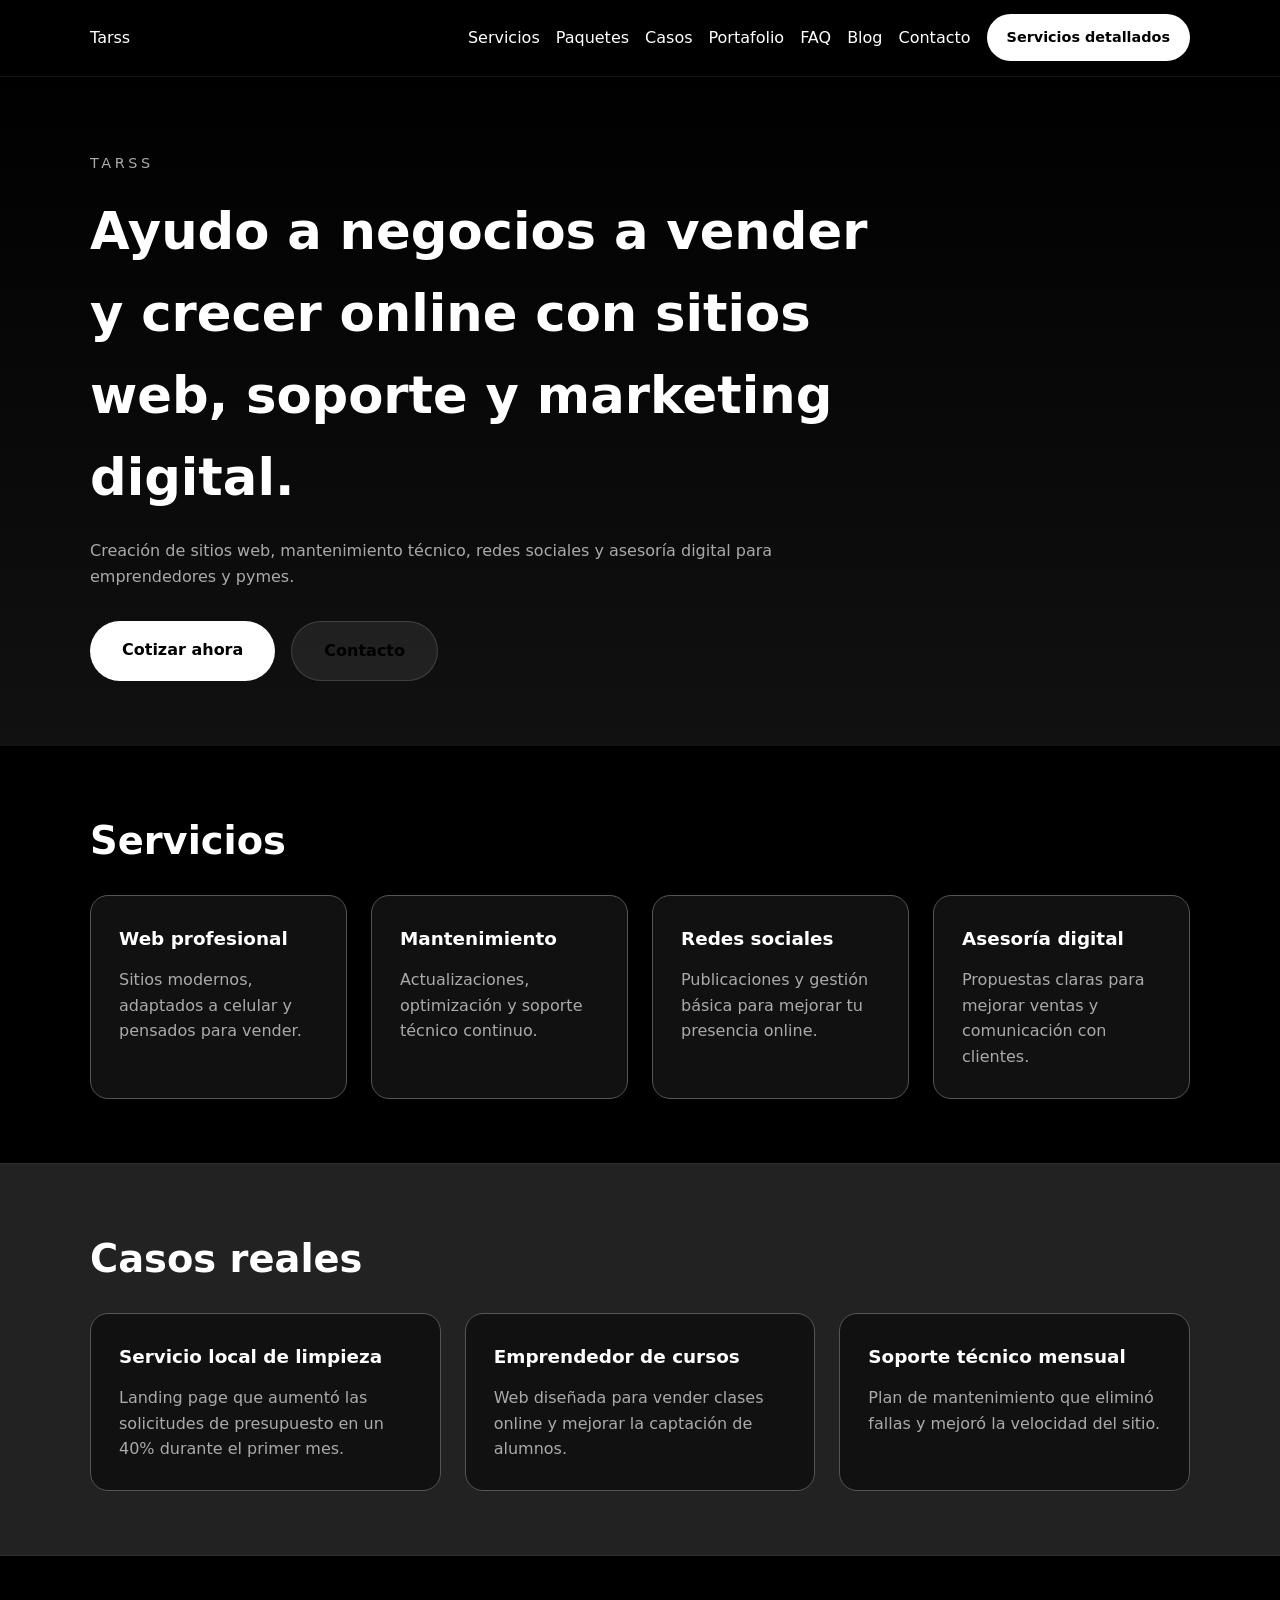
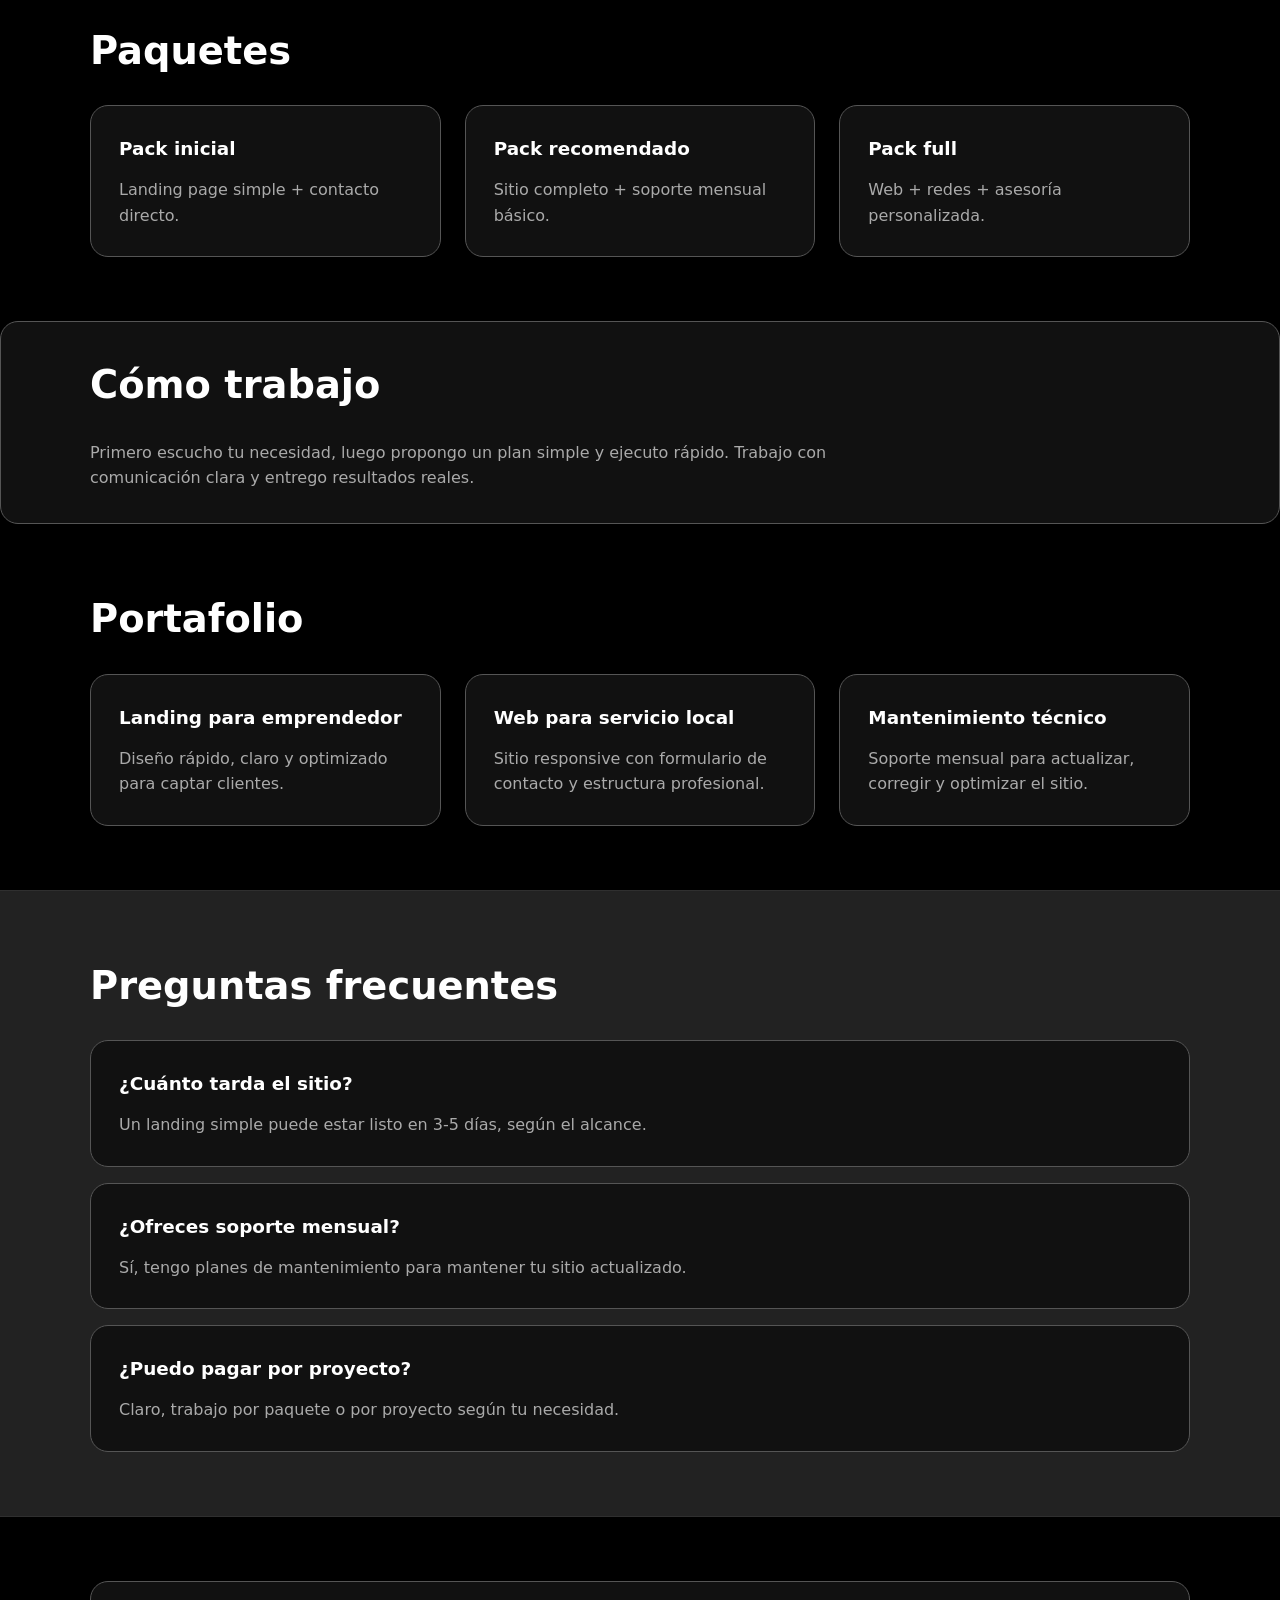
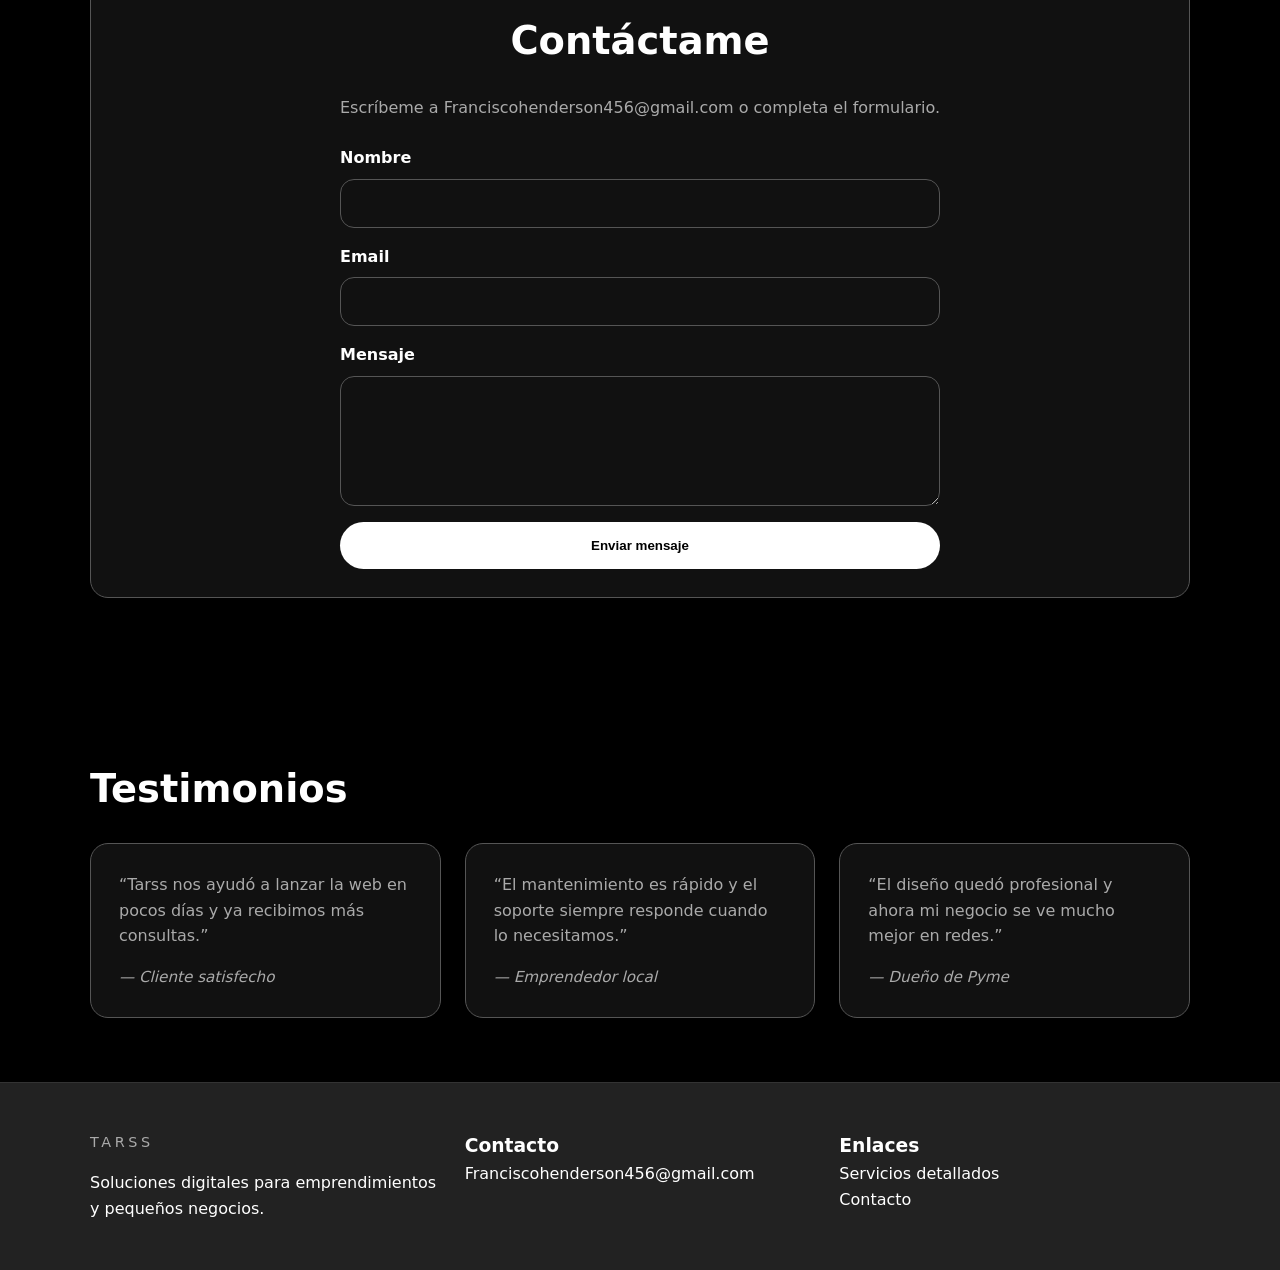
==== index.html @ 86c52f94 "Add files via upload" ====
<!DOCTYPE html>
<html lang="es">
<head>
  <meta charset="UTF-8" />
  <meta name="viewport" content="width=device-width, initial-scale=1.0" />
  <title>Tarss | Soluciones Digitales</title>
  <link rel="stylesheet" href="styles.css" />
</head>
<body>
  <nav class="topbar">
    <div class="container nav-container">
      <a class="brand" href="index.html">Tarss</a>
      <button class="nav-toggle" type="button" aria-label="Abrir menú"><span></span></button>
      <div class="nav-links">
        <a href="index.html#servicios">Servicios</a>
        <a href="index.html#paquetes">Paquetes</a>
        <a href="index.html#casos">Casos</a>
        <a href="index.html#portfolio">Portafolio</a>
        <a href="index.html#faq">FAQ</a>
        <a href="blog.html">Blog</a>
        <a href="contacto.html">Contacto</a>
        <a class="button button-small" href="servicios.html">Servicios detallados</a>
      </div>
    </div>
  </nav>

  <header id="inicio" class="hero">
    <div class="container">
      <p class="eyebrow">Tarss</p>
      <h1>Ayudo a negocios a vender y crecer online con sitios web, soporte y marketing digital.</h1>
      <p class="hero-text">Creación de sitios web, mantenimiento técnico, redes sociales y asesoría digital para emprendedores y pymes.</p>
      <div class="hero-actions">
        <a class="button" href="mailto:Franciscohenderson456@gmail.com">Cotizar ahora</a>
        <a class="button button-alt" href="contacto.html">Contacto</a>
      </div>
    </div>
  </header>

  <main>
    <section id="servicios" class="section container">
      <h2>Servicios</h2>
      <div class="grid">
        <article class="card">
          <h3>Web profesional</h3>
          <p>Sitios modernos, adaptados a celular y pensados para vender.</p>
        </article>
        <article class="card">
          <h3>Mantenimiento</h3>
          <p>Actualizaciones, optimización y soporte técnico continuo.</p>
        </article>
        <article class="card">
          <h3>Redes sociales</h3>
          <p>Publicaciones y gestión básica para mejorar tu presencia online.</p>
        </article>
        <article class="card">
          <h3>Asesoría digital</h3>
          <p>Propuestas claras para mejorar ventas y comunicación con clientes.</p>
        </article>
      </div>
    </section>

    <section id="casos" class="section dark-section">
      <div class="container">
        <h2>Casos reales</h2>
        <div class="grid">
          <article class="case-card">
            <h3>Servicio local de limpieza</h3>
            <p>Landing page que aumentó las solicitudes de presupuesto en un 40% durante el primer mes.</p>
          </article>
          <article class="case-card">
            <h3>Emprendedor de cursos</h3>
            <p>Web diseñada para vender clases online y mejorar la captación de alumnos.</p>
          </article>
          <article class="case-card">
            <h3>Soporte técnico mensual</h3>
            <p>Plan de mantenimiento que eliminó fallas y mejoró la velocidad del sitio.</p>
          </article>
        </div>
      </div>
    </section>

    <section id="paquetes" class="section container">
      <h2>Paquetes</h2>
      <div class="grid">
        <article class="card">
          <h3>Pack inicial</h3>
          <p>Landing page simple + contacto directo.</p>
        </article>
        <article class="card">
          <h3>Pack recomendado</h3>
          <p>Sitio completo + soporte mensual básico.</p>
        </article>
        <article class="card">
          <h3>Pack full</h3>
          <p>Web + redes + asesoría personalizada.</p>
        </article>
      </div>
    </section>

    <section class="section how-section">
      <div class="container">
        <h2>Cómo trabajo</h2>
        <p class="how-text">Primero escucho tu necesidad, luego propongo un plan simple y ejecuto rápido. Trabajo con comunicación clara y entrego resultados reales.</p>
      </div>
    </section>

    <section id="portfolio" class="section container">
      <h2>Portafolio</h2>
      <div class="grid">
        <article class="card">
          <h3>Landing para emprendedor</h3>
          <p>Diseño rápido, claro y optimizado para captar clientes.</p>
        </article>
        <article class="card">
          <h3>Web para servicio local</h3>
          <p>Sitio responsive con formulario de contacto y estructura profesional.</p>
        </article>
        <article class="card">
          <h3>Mantenimiento técnico</h3>
          <p>Soporte mensual para actualizar, corregir y optimizar el sitio.</p>
        </article>
      </div>
    </section>

    <section id="faq" class="section dark-section">
      <div class="container">
        <h2>Preguntas frecuentes</h2>
        <div class="faq-list">
          <article class="card">
            <h3>¿Cuánto tarda el sitio?</h3>
            <p>Un landing simple puede estar listo en 3-5 días, según el alcance.</p>
          </article>
          <article class="card">
            <h3>¿Ofreces soporte mensual?</h3>
            <p>Sí, tengo planes de mantenimiento para mantener tu sitio actualizado.</p>
          </article>
          <article class="card">
            <h3>¿Puedo pagar por proyecto?</h3>
            <p>Claro, trabajo por paquete o por proyecto según tu necesidad.</p>
          </article>
        </div>
      </div>
    </section>

    <section id="contacto" class="section cta-section">
      <div class="container cta-box">
        <h2>Contáctame</h2>
        <p>Escríbeme a <a href="mailto:Franciscohenderson456@gmail.com">Franciscohenderson456@gmail.com</a> o completa el formulario.</p>
        <form action="https://formspree.io/f/your-form-id" method="POST" class="contact-form">
          <label>
            Nombre
            <input type="text" name="name" required />
          </label>
          <label>
            Email
            <input type="email" name="email" required />
          </label>
          <label>
            Mensaje
            <textarea name="message" rows="4" required></textarea>
          </label>
          <button class="button" type="submit">Enviar mensaje</button>
        </form>
      </div>
    </section>

    <section id="testimonios" class="section container">
      <h2>Testimonios</h2>
      <div class="grid">
        <article class="card">
          <p>“Tarss nos ayudó a lanzar la web en pocos días y ya recibimos más consultas.”</p>
          <p class="testimonial-author">— Cliente satisfecho</p>
        </article>
        <article class="card">
          <p>“El mantenimiento es rápido y el soporte siempre responde cuando lo necesitamos.”</p>
          <p class="testimonial-author">— Emprendedor local</p>
        </article>
        <article class="card">
          <p>“El diseño quedó profesional y ahora mi negocio se ve mucho mejor en redes.”</p>
          <p class="testimonial-author">— Dueño de Pyme</p>
        </article>
      </div>
    </section>
  </main>

  <footer class="footer">
    <div class="container footer-grid">
      <div>
        <p class="eyebrow">Tarss</p>
        <p>Soluciones digitales para emprendimientos y pequeños negocios.</p>
      </div>
      <div>
        <h3>Contacto</h3>
        <p><a href="mailto:Franciscohenderson456@gmail.com">Franciscohenderson456@gmail.com</a></p>
      </div>
      <div>
        <h3>Enlaces</h3>
        <p><a href="servicios.html">Servicios detallados</a></p>
        <p><a href="contacto.html">Contacto</a></p>
      </div>
    </div>
  </footer>

  <script src="scripts.js"></script>
</body>
</html>
---- styles.css ----
:root {
  --bg: #000000;
  --bg-alt: #222222;
  --text: #ffffff;
  --text-muted: #aaaaaa;
  --border: #555555;
  --button-bg: #ffffff;
  --button-text: #000000;
  --button-alt: rgba(255, 255, 255, 0.08);
}

* {
  box-sizing: border-box;
  margin: 0;
  padding: 0;
}

body {
  font-family: Inter, system-ui, sans-serif;
  background: var(--bg);
  color: var(--text);
  line-height: 1.6;
  padding-top: 72px;
}

a {
  color: inherit;
  text-decoration: none;
}

.container {
  width: min(1100px, calc(100% - 2rem));
  margin: 0 auto;
}

.topbar {
  position: fixed;
  inset: 0 0 auto 0;
  background: rgba(0, 0, 0, 0.92);
  border-bottom: 1px solid rgba(255, 255, 255, 0.08);
  z-index: 50;
}

.nav-container {
  display: flex;
  align-items: center;
  justify-content: space-between;
  gap: 1rem;
  padding: 0.9rem 0;
}

.nav-toggle {
  display: none;
  width: 45px;
  height: 45px;
  border: none;
  background: transparent;
  cursor: pointer;
  position: relative;
}

.nav-toggle span,
.nav-toggle span::before,
.nav-toggle span::after {
  content: "";
  display: block;
  width: 100%;
  height: 3px;
  background: var(--text);
  border-radius: 999px;
  position: absolute;
  left: 0;
  transition: transform 0.25s ease, top 0.25s ease, opacity 0.25s ease;
}

.nav-toggle span {
  top: 50%;
  transform: translateY(-50%);
}

.nav-toggle span::before {
  top: -12px;
}

.nav-toggle span::after {
  top: 12px;
}

.nav-links {
  display: flex;
  flex-wrap: wrap;
  gap: 1rem;
  align-items: center;
}

.nav-open .nav-links {
  display: flex;
}

@media (max-width: 860px) {
  .nav-toggle {
    display: block;
  }

  .nav-links {
    position: absolute;
    top: 100%;
    left: 0;
    right: 0;
    background: rgba(0, 0, 0, 0.98);
    flex-direction: column;
    align-items: stretch;
    padding: 1rem 1.25rem 1.5rem;
    border-bottom: 1px solid rgba(255, 255, 255, 0.08);
    display: none;
  }

  .nav-links a,
  .nav-links .button-small {
    width: 100%;
    text-align: left;
    padding: 0.9rem 0;
  }

  .nav-open .nav-links {
    display: flex;
  }

  .hero-actions,
  .nav-links {
    justify-content: center;
  }

  .nav-open .nav-toggle span {
    background: transparent;
  }

  .nav-open .nav-toggle span::before {
    transform: translateY(12px) rotate(45deg);
  }

  .nav-open .nav-toggle span::after {
    transform: translateY(-12px) rotate(-45deg);
  }
}

.hero {
  padding: 5rem 0 4rem;
  background: linear-gradient(180deg, #000000 0%, #111111 100%);
  border-bottom: 1px solid rgba(255, 255, 255, 0.08);
}

.hero-small {
  padding: 4rem 0 3rem;
}

.eyebrow {
  text-transform: uppercase;
  letter-spacing: 0.25em;
  color: var(--text-muted);
  margin-bottom: 1rem;
  font-size: 0.9rem;
}

.hero h1 {
  font-size: clamp(2.5rem, 4vw, 4rem);
  max-width: 800px;
  margin-bottom: 1.2rem;
}

.hero-text {
  color: var(--text-muted);
  max-width: 760px;
  margin-bottom: 2rem;
}

.hero-actions {
  display: flex;
  flex-wrap: wrap;
  gap: 1rem;
}

.button,
.button-small {
  display: inline-block;
  padding: 1rem 2rem;
  background: var(--button-bg);
  color: var(--button-text);
  font-weight: 700;
  border-radius: 999px;
  transition: transform 0.2s ease, opacity 0.2s ease;
  border: none;
  cursor: pointer;
}

.button-small {
  padding: 0.75rem 1.25rem;
  font-size: 0.9rem;
}

.button:hover,
.button-small:hover {
  transform: translateY(-2px);
  opacity: 0.9;
}

.button-alt {
  background: var(--button-alt);
  border: 1px solid rgba(255, 255, 255, 0.14);
}

.section {
  padding: 4rem 0;
}

.dark-section {
  background: var(--bg-alt);
  border-top: 1px solid rgba(255, 255, 255, 0.06);
  border-bottom: 1px solid rgba(255, 255, 255, 0.06);
}

.section h2 {
  font-size: clamp(2rem, 3vw, 2.75rem);
  margin-bottom: 1.5rem;
}

.grid {
  display: grid;
  gap: 1.5rem;
  grid-template-columns: repeat(auto-fit, minmax(240px, 1fr));
}

.card,
.feature,
.case-card,
.cta-box {
  background: #111111;
  border: 1px solid var(--border);
  border-radius: 18px;
  padding: 1.75rem;
}

.card h3,
.feature h3,
.case-card h3 {
  margin-bottom: 0.85rem;
  font-size: 1.15rem;
}

.card p,
.feature p,
.case-card p {
  color: var(--text-muted);
}

.how-section {
  background: #111111;
  border: 1px solid var(--border);
  border-radius: 18px;
  padding: 2rem;
}

.how-text {
  color: var(--text-muted);
  max-width: 800px;
}

.cta-section {
  padding: 4rem 0 6rem;
}

.cta-box {
  text-align: center;
}

.cta-box p {
  color: var(--text-muted);
  margin-bottom: 1.5rem;
}

.contact-form {
  display: grid;
  gap: 1rem;
  max-width: 600px;
  margin: 0 auto;
  text-align: left;
}

label {
  display: grid;
  gap: 0.5rem;
  color: var(--text);
  font-weight: 600;
}

input,
textarea {
  width: 100%;
  padding: 1rem;
  border-radius: 14px;
  border: 1px solid var(--border);
  background: #111111;
  color: var(--text);
}

textarea {
  resize: vertical;
  min-height: 130px;
}

input:focus,
textarea:focus {
  outline: 1px solid #ffffff;
}

.testimonial-author {
  margin-top: 1rem;
  color: var(--text-muted);
  font-size: 0.95rem;
  font-style: italic;
}

.footer {
  padding: 3rem 0;
  border-top: 1px solid rgba(255, 255, 255, 0.08);
  background: var(--bg-alt);
}

.footer-grid {
  display: grid;
  gap: 1.5rem;
  grid-template-columns: repeat(auto-fit, minmax(220px, 1fr));
}

.footer a {
  color: var(--text);
}

.faq-list {
  display: grid;
  gap: 1rem;
}

#portfolio .card {
  min-height: 150px;
}

#faq .card {
  background: #111111;
  border: 1px solid var(--border);
}

@media (max-width: 860px) {
  .nav-container {
    flex-direction: column;
    align-items: stretch;
  }

  .hero-actions,
  .nav-links {
    justify-content: center;
  }
}
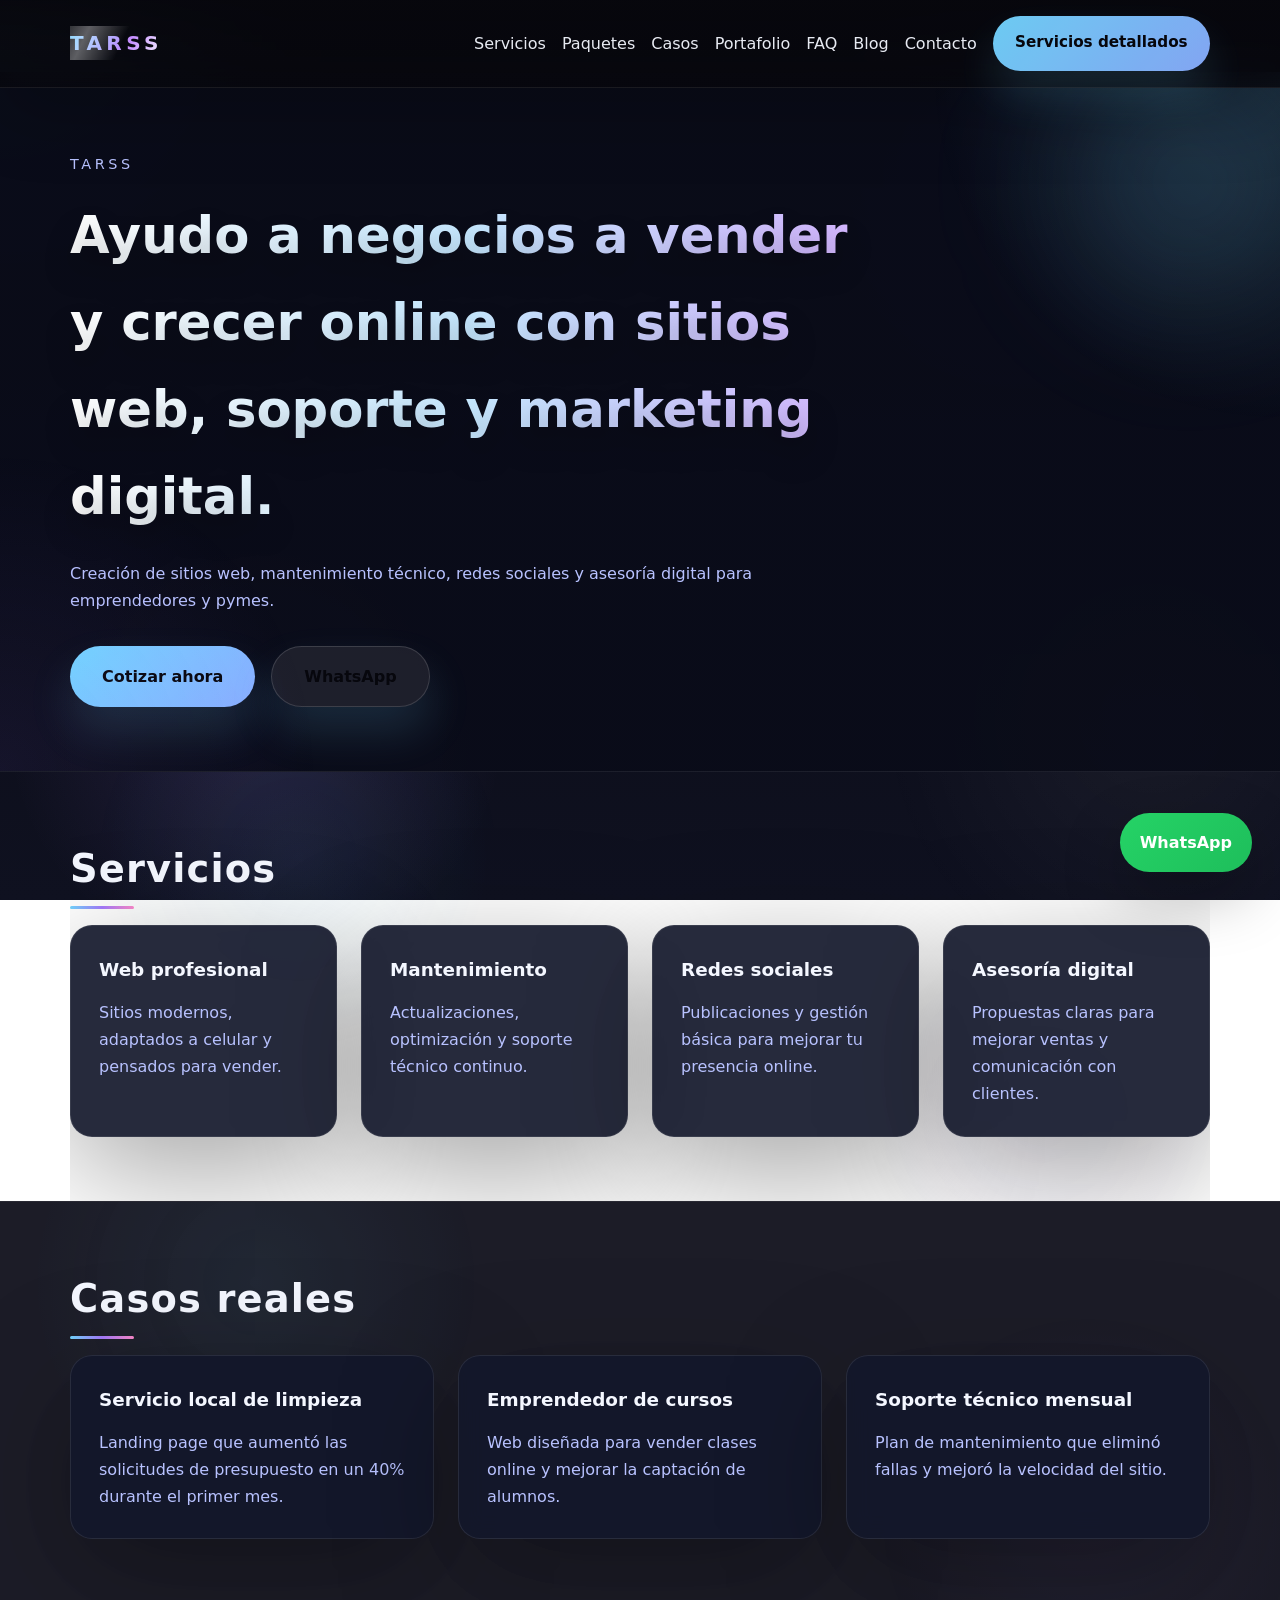
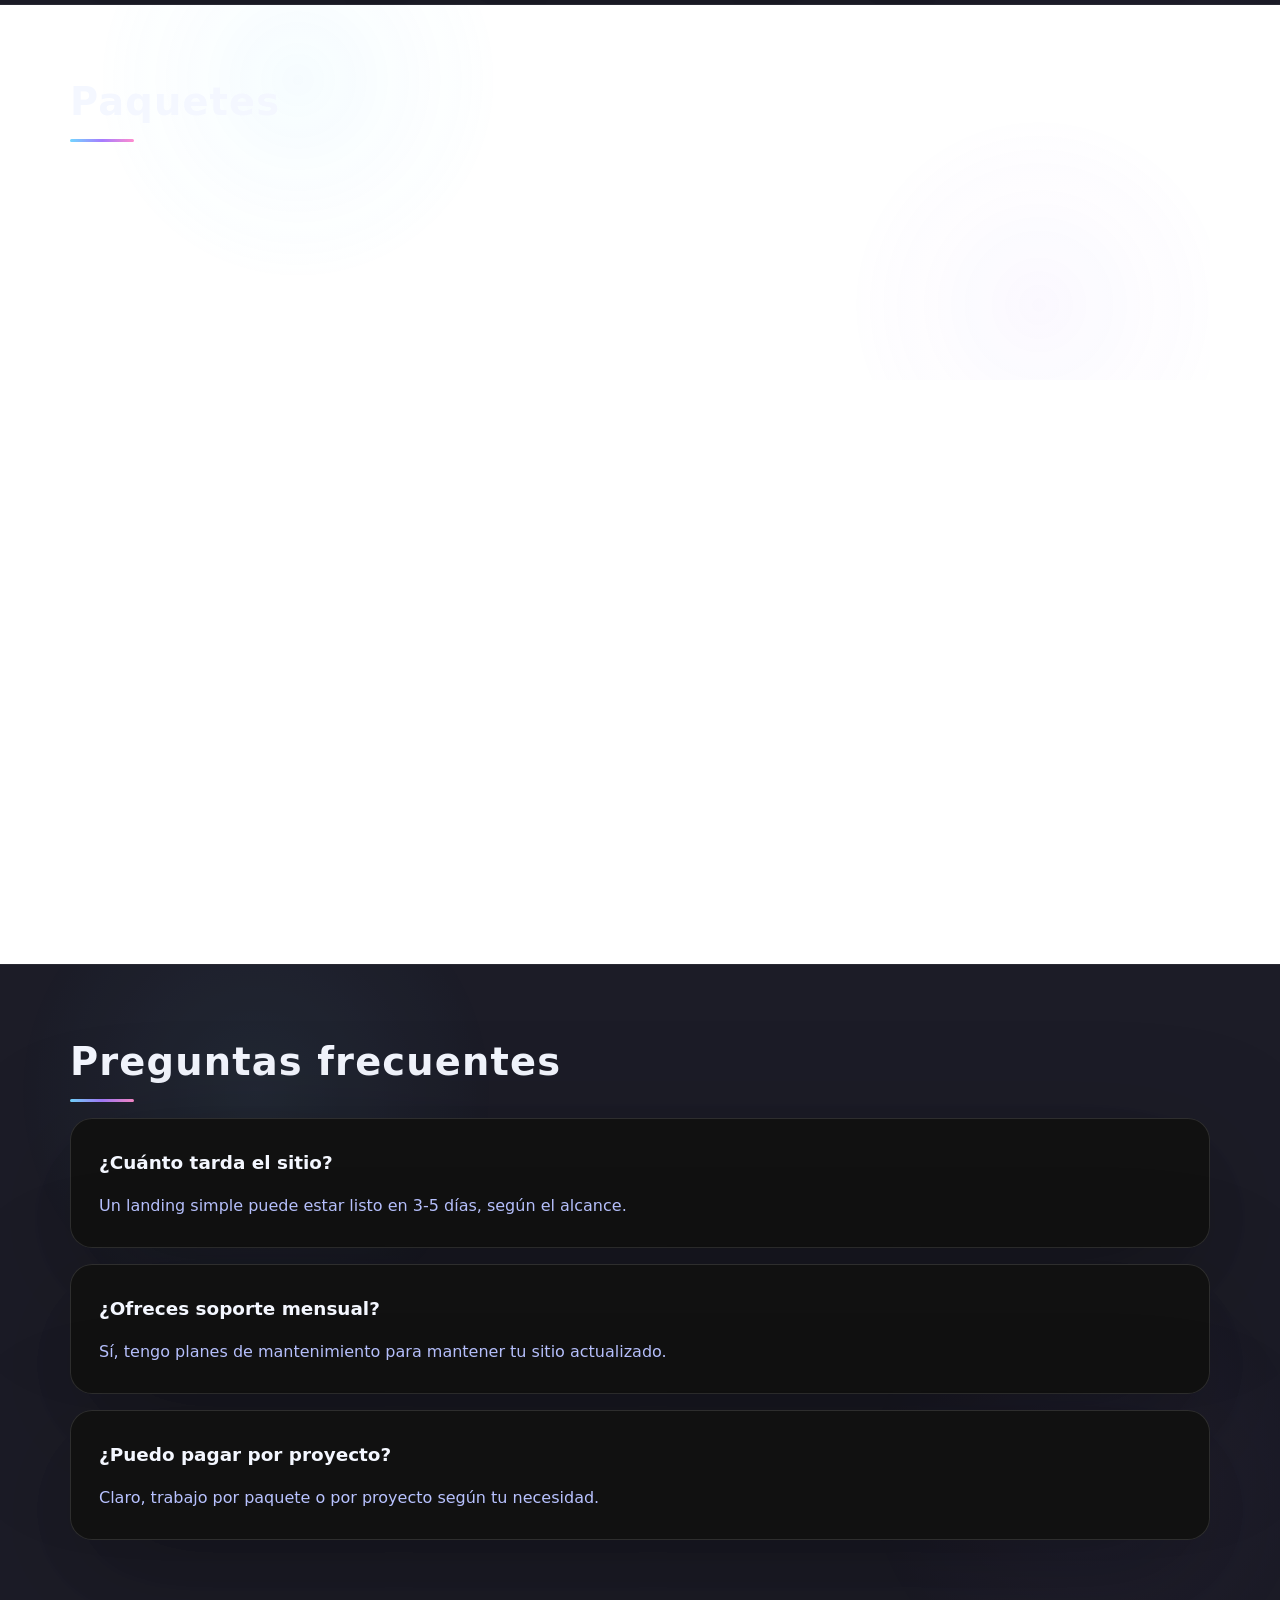
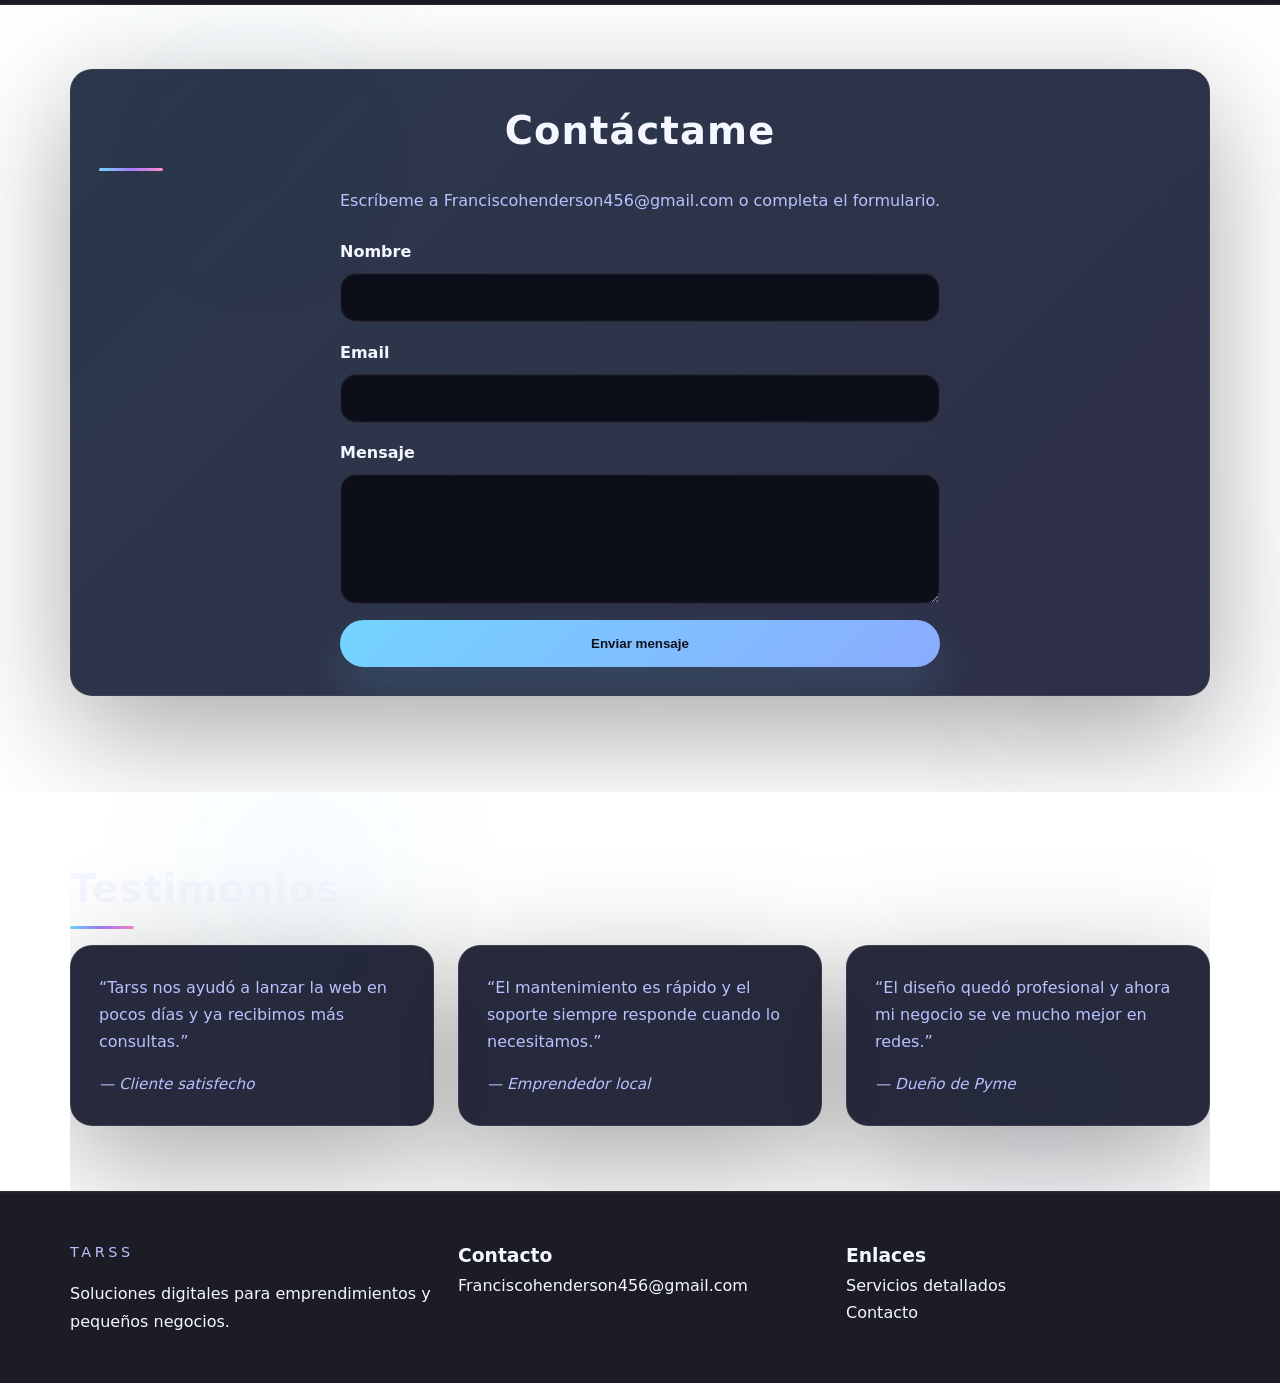
==== commit b321017c: "Mejoras finales: navegación móvil accesible, scroll ancla y README con URL de Cloudflare Pages" ====
--- a/index.html
+++ b/index.html
@@ -1,206 +1,215 @@
-<!DOCTYPE html>
-<html lang="es">
-<head>
-  <meta charset="UTF-8" />
-  <meta name="viewport" content="width=device-width, initial-scale=1.0" />
-  <title>Tarss | Soluciones Digitales</title>
-  <link rel="stylesheet" href="styles.css" />
-</head>
-<body>
-  <nav class="topbar">
-    <div class="container nav-container">
-      <a class="brand" href="index.html">Tarss</a>
-      <button class="nav-toggle" type="button" aria-label="Abrir menú"><span></span></button>
-      <div class="nav-links">
-        <a href="index.html#servicios">Servicios</a>
-        <a href="index.html#paquetes">Paquetes</a>
-        <a href="index.html#casos">Casos</a>
-        <a href="index.html#portfolio">Portafolio</a>
-        <a href="index.html#faq">FAQ</a>
-        <a href="blog.html">Blog</a>
-        <a href="contacto.html">Contacto</a>
-        <a class="button button-small" href="servicios.html">Servicios detallados</a>
-      </div>
-    </div>
-  </nav>
-
-  <header id="inicio" class="hero">
-    <div class="container">
-      <p class="eyebrow">Tarss</p>
-      <h1>Ayudo a negocios a vender y crecer online con sitios web, soporte y marketing digital.</h1>
-      <p class="hero-text">Creación de sitios web, mantenimiento técnico, redes sociales y asesoría digital para emprendedores y pymes.</p>
-      <div class="hero-actions">
-        <a class="button" href="mailto:Franciscohenderson456@gmail.com">Cotizar ahora</a>
-        <a class="button button-alt" href="contacto.html">Contacto</a>
-      </div>
-    </div>
-  </header>
-
-  <main>
-    <section id="servicios" class="section container">
-      <h2>Servicios</h2>
-      <div class="grid">
-        <article class="card">
-          <h3>Web profesional</h3>
-          <p>Sitios modernos, adaptados a celular y pensados para vender.</p>
-        </article>
-        <article class="card">
-          <h3>Mantenimiento</h3>
-          <p>Actualizaciones, optimización y soporte técnico continuo.</p>
-        </article>
-        <article class="card">
-          <h3>Redes sociales</h3>
-          <p>Publicaciones y gestión básica para mejorar tu presencia online.</p>
-        </article>
-        <article class="card">
-          <h3>Asesoría digital</h3>
-          <p>Propuestas claras para mejorar ventas y comunicación con clientes.</p>
-        </article>
-      </div>
-    </section>
-
-    <section id="casos" class="section dark-section">
-      <div class="container">
-        <h2>Casos reales</h2>
-        <div class="grid">
-          <article class="case-card">
-            <h3>Servicio local de limpieza</h3>
-            <p>Landing page que aumentó las solicitudes de presupuesto en un 40% durante el primer mes.</p>
-          </article>
-          <article class="case-card">
-            <h3>Emprendedor de cursos</h3>
-            <p>Web diseñada para vender clases online y mejorar la captación de alumnos.</p>
-          </article>
-          <article class="case-card">
-            <h3>Soporte técnico mensual</h3>
-            <p>Plan de mantenimiento que eliminó fallas y mejoró la velocidad del sitio.</p>
-          </article>
-        </div>
-      </div>
-    </section>
-
-    <section id="paquetes" class="section container">
-      <h2>Paquetes</h2>
-      <div class="grid">
-        <article class="card">
-          <h3>Pack inicial</h3>
-          <p>Landing page simple + contacto directo.</p>
-        </article>
-        <article class="card">
-          <h3>Pack recomendado</h3>
-          <p>Sitio completo + soporte mensual básico.</p>
-        </article>
-        <article class="card">
-          <h3>Pack full</h3>
-          <p>Web + redes + asesoría personalizada.</p>
-        </article>
-      </div>
-    </section>
-
-    <section class="section how-section">
-      <div class="container">
-        <h2>Cómo trabajo</h2>
-        <p class="how-text">Primero escucho tu necesidad, luego propongo un plan simple y ejecuto rápido. Trabajo con comunicación clara y entrego resultados reales.</p>
-      </div>
-    </section>
-
-    <section id="portfolio" class="section container">
-      <h2>Portafolio</h2>
-      <div class="grid">
-        <article class="card">
-          <h3>Landing para emprendedor</h3>
-          <p>Diseño rápido, claro y optimizado para captar clientes.</p>
-        </article>
-        <article class="card">
-          <h3>Web para servicio local</h3>
-          <p>Sitio responsive con formulario de contacto y estructura profesional.</p>
-        </article>
-        <article class="card">
-          <h3>Mantenimiento técnico</h3>
-          <p>Soporte mensual para actualizar, corregir y optimizar el sitio.</p>
-        </article>
-      </div>
-    </section>
-
-    <section id="faq" class="section dark-section">
-      <div class="container">
-        <h2>Preguntas frecuentes</h2>
-        <div class="faq-list">
-          <article class="card">
-            <h3>¿Cuánto tarda el sitio?</h3>
-            <p>Un landing simple puede estar listo en 3-5 días, según el alcance.</p>
-          </article>
-          <article class="card">
-            <h3>¿Ofreces soporte mensual?</h3>
-            <p>Sí, tengo planes de mantenimiento para mantener tu sitio actualizado.</p>
-          </article>
-          <article class="card">
-            <h3>¿Puedo pagar por proyecto?</h3>
-            <p>Claro, trabajo por paquete o por proyecto según tu necesidad.</p>
-          </article>
-        </div>
-      </div>
-    </section>
-
-    <section id="contacto" class="section cta-section">
-      <div class="container cta-box">
-        <h2>Contáctame</h2>
-        <p>Escríbeme a <a href="mailto:Franciscohenderson456@gmail.com">Franciscohenderson456@gmail.com</a> o completa el formulario.</p>
-        <form action="https://formspree.io/f/your-form-id" method="POST" class="contact-form">
-          <label>
-            Nombre
-            <input type="text" name="name" required />
-          </label>
-          <label>
-            Email
-            <input type="email" name="email" required />
-          </label>
-          <label>
-            Mensaje
-            <textarea name="message" rows="4" required></textarea>
-          </label>
-          <button class="button" type="submit">Enviar mensaje</button>
-        </form>
-      </div>
-    </section>
-
-    <section id="testimonios" class="section container">
-      <h2>Testimonios</h2>
-      <div class="grid">
-        <article class="card">
-          <p>“Tarss nos ayudó a lanzar la web en pocos días y ya recibimos más consultas.”</p>
-          <p class="testimonial-author">— Cliente satisfecho</p>
-        </article>
-        <article class="card">
-          <p>“El mantenimiento es rápido y el soporte siempre responde cuando lo necesitamos.”</p>
-          <p class="testimonial-author">— Emprendedor local</p>
-        </article>
-        <article class="card">
-          <p>“El diseño quedó profesional y ahora mi negocio se ve mucho mejor en redes.”</p>
-          <p class="testimonial-author">— Dueño de Pyme</p>
-        </article>
-      </div>
-    </section>
-  </main>
-
-  <footer class="footer">
-    <div class="container footer-grid">
-      <div>
-        <p class="eyebrow">Tarss</p>
-        <p>Soluciones digitales para emprendimientos y pequeños negocios.</p>
-      </div>
-      <div>
-        <h3>Contacto</h3>
-        <p><a href="mailto:Franciscohenderson456@gmail.com">Franciscohenderson456@gmail.com</a></p>
-      </div>
-      <div>
-        <h3>Enlaces</h3>
-        <p><a href="servicios.html">Servicios detallados</a></p>
-        <p><a href="contacto.html">Contacto</a></p>
-      </div>
-    </div>
-  </footer>
-
-  <script src="scripts.js"></script>
-</body>
-</html>
+<!DOCTYPE html>
+<html lang="es">
+<head>
+  <meta charset="UTF-8" />
+  <meta name="viewport" content="width=device-width, initial-scale=1.0" />
+  <meta name="description" content="Tarss ofrece sitios web, mantenimiento digital, redes sociales y asesoría para pymes y emprendedores." />
+  <meta name="theme-color" content="#07070d" />
+  <meta property="og:title" content="Tarss | Soluciones Digitales" />
+  <meta property="og:description" content="Tarss ofrece sitios web, mantenimiento digital, redes sociales y asesoría para pymes y emprendedores." />
+  <meta property="og:image" content="favicon.svg" />
+  <meta property="og:type" content="website" />
+  <meta property="twitter:card" content="summary_large_image" />
+  <title>Tarss | Soluciones Digitales</title>
+  <link rel="icon" href="favicon.svg" type="image/svg+xml" />
+  <link rel="stylesheet" href="styles.css" />
+</head>
+<body>
+  <nav class="topbar">
+    <div class="container nav-container">
+      <a class="brand" href="index.html">Tarss</a>
+      <button class="nav-toggle" type="button" aria-label="Abrir menú" aria-expanded="false" aria-controls="primary-navigation"><span></span></button>
+      <div class="nav-links" id="primary-navigation">
+        <a href="index.html#servicios">Servicios</a>
+        <a href="index.html#paquetes">Paquetes</a>
+        <a href="index.html#casos">Casos</a>
+        <a href="index.html#portfolio">Portafolio</a>
+        <a href="index.html#faq">FAQ</a>
+        <a href="blog.html">Blog</a>
+        <a href="contacto.html">Contacto</a>
+        <a class="button button-small" href="servicios.html">Servicios detallados</a>
+      </div>
+    </div>
+  </nav>
+
+  <header id="inicio" class="hero">
+    <div class="container">
+      <p class="eyebrow">Tarss</p>
+      <h1>Ayudo a negocios a vender y crecer online con sitios web, soporte y marketing digital.</h1>
+      <p class="hero-text">Creación de sitios web, mantenimiento técnico, redes sociales y asesoría digital para emprendedores y pymes.</p>
+      <div class="hero-actions">
+        <a class="button" href="mailto:Franciscohenderson456@gmail.com">Cotizar ahora</a>
+        <a class="button button-alt" href="https://wa.me/5492617459362" target="_blank" rel="noopener noreferrer">WhatsApp</a>
+      </div>
+    </div>
+  </header>
+
+  <main>
+    <section id="servicios" class="section container">
+      <h2>Servicios</h2>
+      <div class="grid">
+        <article class="card">
+          <h3>Web profesional</h3>
+          <p>Sitios modernos, adaptados a celular y pensados para vender.</p>
+        </article>
+        <article class="card">
+          <h3>Mantenimiento</h3>
+          <p>Actualizaciones, optimización y soporte técnico continuo.</p>
+        </article>
+        <article class="card">
+          <h3>Redes sociales</h3>
+          <p>Publicaciones y gestión básica para mejorar tu presencia online.</p>
+        </article>
+        <article class="card">
+          <h3>Asesoría digital</h3>
+          <p>Propuestas claras para mejorar ventas y comunicación con clientes.</p>
+        </article>
+      </div>
+    </section>
+
+    <section id="casos" class="section dark-section">
+      <div class="container">
+        <h2>Casos reales</h2>
+        <div class="grid">
+          <article class="case-card">
+            <h3>Servicio local de limpieza</h3>
+            <p>Landing page que aumentó las solicitudes de presupuesto en un 40% durante el primer mes.</p>
+          </article>
+          <article class="case-card">
+            <h3>Emprendedor de cursos</h3>
+            <p>Web diseñada para vender clases online y mejorar la captación de alumnos.</p>
+          </article>
+          <article class="case-card">
+            <h3>Soporte técnico mensual</h3>
+            <p>Plan de mantenimiento que eliminó fallas y mejoró la velocidad del sitio.</p>
+          </article>
+        </div>
+      </div>
+    </section>
+
+    <section id="paquetes" class="section container">
+      <h2>Paquetes</h2>
+      <div class="grid">
+        <article class="card">
+          <h3>Pack inicial</h3>
+          <p>Landing page simple + contacto directo.</p>
+        </article>
+        <article class="card">
+          <h3>Pack recomendado</h3>
+          <p>Sitio completo + soporte mensual básico.</p>
+        </article>
+        <article class="card">
+          <h3>Pack full</h3>
+          <p>Web + redes + asesoría personalizada.</p>
+        </article>
+      </div>
+    </section>
+
+    <section class="section how-section">
+      <div class="container">
+        <h2>Cómo trabajo</h2>
+        <p class="how-text">Primero escucho tu necesidad, luego propongo un plan simple y ejecuto rápido. Trabajo con comunicación clara y entrego resultados reales.</p>
+      </div>
+    </section>
+
+    <section id="portfolio" class="section container">
+      <h2>Portafolio</h2>
+      <div class="grid">
+        <article class="card">
+          <h3>Landing para emprendedor</h3>
+          <p>Diseño rápido, claro y optimizado para captar clientes.</p>
+        </article>
+        <article class="card">
+          <h3>Web para servicio local</h3>
+          <p>Sitio responsive con formulario de contacto y estructura profesional.</p>
+        </article>
+        <article class="card">
+          <h3>Mantenimiento técnico</h3>
+          <p>Soporte mensual para actualizar, corregir y optimizar el sitio.</p>
+        </article>
+      </div>
+    </section>
+
+    <section id="faq" class="section dark-section">
+      <div class="container">
+        <h2>Preguntas frecuentes</h2>
+        <div class="faq-list">
+          <article class="card">
+            <h3>¿Cuánto tarda el sitio?</h3>
+            <p>Un landing simple puede estar listo en 3-5 días, según el alcance.</p>
+          </article>
+          <article class="card">
+            <h3>¿Ofreces soporte mensual?</h3>
+            <p>Sí, tengo planes de mantenimiento para mantener tu sitio actualizado.</p>
+          </article>
+          <article class="card">
+            <h3>¿Puedo pagar por proyecto?</h3>
+            <p>Claro, trabajo por paquete o por proyecto según tu necesidad.</p>
+          </article>
+        </div>
+      </div>
+    </section>
+
+    <section id="contacto" class="section cta-section">
+      <div class="container cta-box">
+        <h2>Contáctame</h2>
+        <p>Escríbeme a <a href="mailto:Franciscohenderson456@gmail.com">Franciscohenderson456@gmail.com</a> o completa el formulario.</p>
+        <form action="https://formspree.io/f/your-form-id" method="POST" class="contact-form">
+          <label>
+            Nombre
+            <input type="text" name="name" required />
+          </label>
+          <label>
+            Email
+            <input type="email" name="email" required />
+          </label>
+          <label>
+            Mensaje
+            <textarea name="message" rows="4" required></textarea>
+          </label>
+          <button class="button" type="submit">Enviar mensaje</button>
+        </form>
+      </div>
+    </section>
+
+    <section id="testimonios" class="section container">
+      <h2>Testimonios</h2>
+      <div class="grid">
+        <article class="card">
+          <p>“Tarss nos ayudó a lanzar la web en pocos días y ya recibimos más consultas.”</p>
+          <p class="testimonial-author">— Cliente satisfecho</p>
+        </article>
+        <article class="card">
+          <p>“El mantenimiento es rápido y el soporte siempre responde cuando lo necesitamos.”</p>
+          <p class="testimonial-author">— Emprendedor local</p>
+        </article>
+        <article class="card">
+          <p>“El diseño quedó profesional y ahora mi negocio se ve mucho mejor en redes.”</p>
+          <p class="testimonial-author">— Dueño de Pyme</p>
+        </article>
+      </div>
+    </section>
+  </main>
+
+  <footer class="footer">
+    <div class="container footer-grid">
+      <div>
+        <p class="eyebrow">Tarss</p>
+        <p>Soluciones digitales para emprendimientos y pequeños negocios.</p>
+      </div>
+      <div>
+        <h3>Contacto</h3>
+        <p><a href="mailto:Franciscohenderson456@gmail.com">Franciscohenderson456@gmail.com</a></p>
+      </div>
+      <div>
+        <h3>Enlaces</h3>
+        <p><a href="servicios.html">Servicios detallados</a></p>
+        <p><a href="contacto.html">Contacto</a></p>
+      </div>
+    </div>
+  </footer>
+
+  <a class="floating-contact" href="https://wa.me/5492617459362" target="_blank" rel="noopener noreferrer">WhatsApp</a>
+  <script src="scripts.js"></script>
+</body>
+</html>
--- a/styles.css
+++ b/styles.css
@@ -1,363 +1,692 @@
-:root {
-  --bg: #000000;
-  --bg-alt: #222222;
-  --text: #ffffff;
-  --text-muted: #aaaaaa;
-  --border: #555555;
-  --button-bg: #ffffff;
-  --button-text: #000000;
-  --button-alt: rgba(255, 255, 255, 0.08);
-}
-
-* {
-  box-sizing: border-box;
-  margin: 0;
-  padding: 0;
-}
-
-body {
-  font-family: Inter, system-ui, sans-serif;
-  background: var(--bg);
-  color: var(--text);
-  line-height: 1.6;
-  padding-top: 72px;
-}
-
-a {
-  color: inherit;
-  text-decoration: none;
-}
-
-.container {
-  width: min(1100px, calc(100% - 2rem));
-  margin: 0 auto;
-}
-
-.topbar {
-  position: fixed;
-  inset: 0 0 auto 0;
-  background: rgba(0, 0, 0, 0.92);
-  border-bottom: 1px solid rgba(255, 255, 255, 0.08);
-  z-index: 50;
-}
-
-.nav-container {
-  display: flex;
-  align-items: center;
-  justify-content: space-between;
-  gap: 1rem;
-  padding: 0.9rem 0;
-}
-
-.nav-toggle {
-  display: none;
-  width: 45px;
-  height: 45px;
-  border: none;
-  background: transparent;
-  cursor: pointer;
-  position: relative;
-}
-
-.nav-toggle span,
-.nav-toggle span::before,
-.nav-toggle span::after {
-  content: "";
-  display: block;
-  width: 100%;
-  height: 3px;
-  background: var(--text);
-  border-radius: 999px;
-  position: absolute;
-  left: 0;
-  transition: transform 0.25s ease, top 0.25s ease, opacity 0.25s ease;
-}
-
-.nav-toggle span {
-  top: 50%;
-  transform: translateY(-50%);
-}
-
-.nav-toggle span::before {
-  top: -12px;
-}
-
-.nav-toggle span::after {
-  top: 12px;
-}
-
-.nav-links {
-  display: flex;
-  flex-wrap: wrap;
-  gap: 1rem;
-  align-items: center;
-}
-
-.nav-open .nav-links {
-  display: flex;
-}
-
-@media (max-width: 860px) {
-  .nav-toggle {
-    display: block;
-  }
-
-  .nav-links {
-    position: absolute;
-    top: 100%;
-    left: 0;
-    right: 0;
-    background: rgba(0, 0, 0, 0.98);
-    flex-direction: column;
-    align-items: stretch;
-    padding: 1rem 1.25rem 1.5rem;
-    border-bottom: 1px solid rgba(255, 255, 255, 0.08);
-    display: none;
-  }
-
-  .nav-links a,
-  .nav-links .button-small {
-    width: 100%;
-    text-align: left;
-    padding: 0.9rem 0;
-  }
-
-  .nav-open .nav-links {
-    display: flex;
-  }
-
-  .hero-actions,
-  .nav-links {
-    justify-content: center;
-  }
-
-  .nav-open .nav-toggle span {
-    background: transparent;
-  }
-
-  .nav-open .nav-toggle span::before {
-    transform: translateY(12px) rotate(45deg);
-  }
-
-  .nav-open .nav-toggle span::after {
-    transform: translateY(-12px) rotate(-45deg);
-  }
-}
-
-.hero {
-  padding: 5rem 0 4rem;
-  background: linear-gradient(180deg, #000000 0%, #111111 100%);
-  border-bottom: 1px solid rgba(255, 255, 255, 0.08);
-}
-
-.hero-small {
-  padding: 4rem 0 3rem;
-}
-
-.eyebrow {
-  text-transform: uppercase;
-  letter-spacing: 0.25em;
-  color: var(--text-muted);
-  margin-bottom: 1rem;
-  font-size: 0.9rem;
-}
-
-.hero h1 {
-  font-size: clamp(2.5rem, 4vw, 4rem);
-  max-width: 800px;
-  margin-bottom: 1.2rem;
-}
-
-.hero-text {
-  color: var(--text-muted);
-  max-width: 760px;
-  margin-bottom: 2rem;
-}
-
-.hero-actions {
-  display: flex;
-  flex-wrap: wrap;
-  gap: 1rem;
-}
-
-.button,
-.button-small {
-  display: inline-block;
-  padding: 1rem 2rem;
-  background: var(--button-bg);
-  color: var(--button-text);
-  font-weight: 700;
-  border-radius: 999px;
-  transition: transform 0.2s ease, opacity 0.2s ease;
-  border: none;
-  cursor: pointer;
-}
-
-.button-small {
-  padding: 0.75rem 1.25rem;
-  font-size: 0.9rem;
-}
-
-.button:hover,
-.button-small:hover {
-  transform: translateY(-2px);
-  opacity: 0.9;
-}
-
-.button-alt {
-  background: var(--button-alt);
-  border: 1px solid rgba(255, 255, 255, 0.14);
-}
-
-.section {
-  padding: 4rem 0;
-}
-
-.dark-section {
-  background: var(--bg-alt);
-  border-top: 1px solid rgba(255, 255, 255, 0.06);
-  border-bottom: 1px solid rgba(255, 255, 255, 0.06);
-}
-
-.section h2 {
-  font-size: clamp(2rem, 3vw, 2.75rem);
-  margin-bottom: 1.5rem;
-}
-
-.grid {
-  display: grid;
-  gap: 1.5rem;
-  grid-template-columns: repeat(auto-fit, minmax(240px, 1fr));
-}
-
-.card,
-.feature,
-.case-card,
-.cta-box {
-  background: #111111;
-  border: 1px solid var(--border);
-  border-radius: 18px;
-  padding: 1.75rem;
-}
-
-.card h3,
-.feature h3,
-.case-card h3 {
-  margin-bottom: 0.85rem;
-  font-size: 1.15rem;
-}
-
-.card p,
-.feature p,
-.case-card p {
-  color: var(--text-muted);
-}
-
-.how-section {
-  background: #111111;
-  border: 1px solid var(--border);
-  border-radius: 18px;
-  padding: 2rem;
-}
-
-.how-text {
-  color: var(--text-muted);
-  max-width: 800px;
-}
-
-.cta-section {
-  padding: 4rem 0 6rem;
-}
-
-.cta-box {
-  text-align: center;
-}
-
-.cta-box p {
-  color: var(--text-muted);
-  margin-bottom: 1.5rem;
-}
-
-.contact-form {
-  display: grid;
-  gap: 1rem;
-  max-width: 600px;
-  margin: 0 auto;
-  text-align: left;
-}
-
-label {
-  display: grid;
-  gap: 0.5rem;
-  color: var(--text);
-  font-weight: 600;
-}
-
-input,
-textarea {
-  width: 100%;
-  padding: 1rem;
-  border-radius: 14px;
-  border: 1px solid var(--border);
-  background: #111111;
-  color: var(--text);
-}
-
-textarea {
-  resize: vertical;
-  min-height: 130px;
-}
-
-input:focus,
-textarea:focus {
-  outline: 1px solid #ffffff;
-}
-
-.testimonial-author {
-  margin-top: 1rem;
-  color: var(--text-muted);
-  font-size: 0.95rem;
-  font-style: italic;
-}
-
-.footer {
-  padding: 3rem 0;
-  border-top: 1px solid rgba(255, 255, 255, 0.08);
-  background: var(--bg-alt);
-}
-
-.footer-grid {
-  display: grid;
-  gap: 1.5rem;
-  grid-template-columns: repeat(auto-fit, minmax(220px, 1fr));
-}
-
-.footer a {
-  color: var(--text);
-}
-
-.faq-list {
-  display: grid;
-  gap: 1rem;
-}
-
-#portfolio .card {
-  min-height: 150px;
-}
-
-#faq .card {
-  background: #111111;
-  border: 1px solid var(--border);
-}
-
-@media (max-width: 860px) {
-  .nav-container {
-    flex-direction: column;
-    align-items: stretch;
-  }
-
-  .hero-actions,
-  .nav-links {
-    justify-content: center;
-  }
-}
+:root {
+  --bg: #07070d;
+  --bg-alt: rgba(16, 16, 28, 0.95);
+  --text: #f4f7ff;
+  --text-muted: #b8c2ff;
+  --border: rgba(255, 255, 255, 0.12);
+  --button-bg: linear-gradient(135deg, #72d6ff 0%, #a67cff 100%);
+  --button-text: #07070d;
+  --button-alt: rgba(255, 255, 255, 0.08);
+  --shadow: 0 35px 120px rgba(0, 0, 0, 0.35);
+}
+
+* {
+  box-sizing: border-box;
+  margin: 0;
+  padding: 0;
+}
+
+html {
+  scroll-behavior: smooth;
+  scroll-padding-top: 86px;
+}
+
+body {
+  font-family: Inter, system-ui, sans-serif;
+  background: radial-gradient(circle at top left, rgba(114, 214, 255, 0.16), transparent 18%),
+    radial-gradient(circle at 20% 80%, rgba(166, 124, 255, 0.14), transparent 20%),
+    linear-gradient(180deg, #07070d 0%, #0f1120 100%);
+  background-attachment: fixed;
+  color: var(--text);
+  line-height: 1.7;
+  min-height: 100vh;
+  padding-top: 72px;
+  overflow-x: hidden;
+}
+
+body::before {
+  content: "";
+  position: fixed;
+  inset: 0;
+  background: radial-gradient(circle at 80% 20%, rgba(114, 214, 255, 0.08), transparent 18%),
+    radial-gradient(circle at 90% 80%, rgba(255, 255, 255, 0.05), transparent 20%);
+  pointer-events: none;
+}
+
+a {
+  color: inherit;
+  text-decoration: none;
+}
+
+.container {
+  width: min(1140px, calc(100% - 2rem));
+  margin: 0 auto;
+}
+
+.topbar {
+  position: fixed;
+  inset: 0 0 auto 0;
+  background: linear-gradient(180deg, rgba(7, 7, 13, 0.96), rgba(7, 7, 13, 0.82));
+  backdrop-filter: blur(18px);
+  border-bottom: 1px solid rgba(255, 255, 255, 0.08);
+  z-index: 50;
+  box-shadow: 0 28px 70px rgba(0, 0, 0, 0.2);
+  transition: background 0.35s ease, box-shadow 0.35s ease, border-color 0.35s ease;
+}
+
+.topbar.scrolled {
+  background: rgba(5, 7, 15, 0.96);
+  box-shadow: 0 30px 80px rgba(0, 0, 0, 0.28);
+  border-bottom-color: rgba(114, 214, 255, 0.12);
+}
+
+.nav-container {
+  display: flex;
+  align-items: center;
+  justify-content: space-between;
+  gap: 1rem;
+  padding: 1rem 0;
+}
+
+.brand {
+  font-size: 1.25rem;
+  font-weight: 800;
+  letter-spacing: 0.22em;
+  text-transform: uppercase;
+  background: linear-gradient(120deg, #72d6ff, #c48bff 60%, #f9faff);
+  background-clip: text;
+  -webkit-background-clip: text;
+  color: transparent;
+}
+
+.nav-toggle {
+  display: none;
+  width: 45px;
+  height: 45px;
+  border: none;
+  background: transparent;
+  cursor: pointer;
+  position: relative;
+}
+
+.nav-toggle span,
+.nav-toggle span::before,
+.nav-toggle span::after {
+  content: "";
+  display: block;
+  width: 100%;
+  height: 3px;
+  background: var(--text);
+  border-radius: 999px;
+  position: absolute;
+  left: 0;
+  transition: transform 0.25s ease, top 0.25s ease, opacity 0.25s ease, background 0.25s ease;
+}
+
+.nav-toggle span {
+  top: 50%;
+  transform: translateY(-50%);
+}
+
+.nav-toggle span::before {
+  top: -12px;
+}
+
+.nav-toggle span::after {
+  top: 12px;
+}
+
+.nav-links {
+  display: flex;
+  flex-wrap: wrap;
+  gap: 1rem;
+  align-items: center;
+}
+
+.nav-links a,
+.nav-links .button-small {
+  transition: color 0.2s ease, transform 0.2s ease, opacity 0.25s ease;
+  opacity: 0.95;
+}
+
+.nav-links a:hover,
+.nav-links .button-small:hover {
+  color: #72d6ff;
+  transform: translateY(-1px);
+  opacity: 1;
+}
+
+.nav-links a:hover,
+.nav-links .button-small:hover {
+  color: #72d6ff;
+  transform: translateY(-1px);
+}
+
+.nav-open .nav-links {
+  display: flex;
+}
+
+@media (max-width: 860px) {
+  .nav-toggle {
+    display: block;
+  }
+
+  .nav-links {
+    position: absolute;
+    top: 100%;
+    left: 0;
+    right: 0;
+    background: rgba(0, 0, 0, 0.98);
+    flex-direction: column;
+    align-items: stretch;
+    padding: 1rem 1.25rem 1.5rem;
+    border-bottom: 1px solid rgba(255, 255, 255, 0.08);
+    display: none;
+  }
+
+  .nav-links a,
+  .nav-links .button-small {
+    width: 100%;
+    text-align: left;
+    padding: 0.9rem 0;
+  }
+
+  .nav-open .nav-links {
+    display: flex;
+  }
+
+  .hero-actions,
+  .nav-links {
+    justify-content: center;
+  }
+
+  .nav-open .nav-toggle span {
+    background: transparent;
+  }
+
+  .nav-open .nav-toggle span::before {
+    transform: translateY(12px) rotate(45deg);
+  }
+
+  .nav-open .nav-toggle span::after {
+    transform: translateY(-12px) rotate(-45deg);
+  }
+}
+
+.hero {
+  padding: 5rem 0 4rem;
+  background: linear-gradient(180deg, rgba(10, 12, 25, 0.96) 0%, rgba(10, 12, 25, 0.95) 100%);
+  border-bottom: 1px solid rgba(255, 255, 255, 0.08);
+  position: relative;
+  overflow: hidden;
+}
+
+.hero::after {
+  content: "";
+  position: absolute;
+  inset: 0;
+  background: radial-gradient(circle at top right, rgba(114, 214, 255, 0.14), transparent 24%),
+    radial-gradient(circle at bottom left, rgba(166, 124, 255, 0.08), transparent 22%);
+  pointer-events: none;
+}
+
+.hero::before {
+  content: "";
+  position: absolute;
+  top: -100px;
+  right: -120px;
+  width: 420px;
+  height: 420px;
+  background: radial-gradient(circle, rgba(114, 214, 255, 0.18), transparent 60%);
+  filter: blur(60px);
+  pointer-events: none;
+  animation: floatGlow 12s ease-in-out infinite;
+}
+
+.hero h1 {
+  position: relative;
+  z-index: 1;
+  background: linear-gradient(90deg, #ffffff, #c6e8ff, #d4b4ff);
+  -webkit-background-clip: text;
+  color: transparent;
+  text-shadow: 0 18px 30px rgba(0, 0, 0, 0.25);
+}
+
+.hero-small {
+  padding: 4rem 0 3rem;
+}
+
+.hero .button {
+  animation: glowPulse 6s ease-in-out infinite alternate;
+}
+
+.brand {
+  position: relative;
+  overflow: hidden;
+}
+
+.brand::after {
+  content: "";
+  position: absolute;
+  top: 0;
+  left: -30%;
+  width: 80px;
+  height: 100%;
+  background: linear-gradient(90deg, transparent, rgba(255,255,255,0.35), transparent);
+  transform: skewX(-25deg);
+  animation: brandShimmer 3s ease-in-out infinite;
+}
+
+@keyframes brandShimmer {
+  0% { left: -30%; }
+  100% { left: 130%; }
+}
+
+@keyframes glowPulse {
+  from { box-shadow: 0 24px 45px rgba(114, 214, 255, 0.15); }
+  to { box-shadow: 0 32px 65px rgba(114, 214, 255, 0.25); transform: translateY(-1px); }
+}
+
+@keyframes floatGlow {
+  0%, 100% { transform: translate(0, 0); }
+  50% { transform: translate(-12px, 10px); }
+}
+
+.eyebrow {
+  text-transform: uppercase;
+  letter-spacing: 0.25em;
+  color: var(--text-muted);
+  margin-bottom: 1rem;
+  font-size: 0.9rem;
+}
+
+.hero h1 {
+  font-size: clamp(2.5rem, 4vw, 4rem);
+  max-width: 800px;
+  margin-bottom: 1.2rem;
+}
+
+.hero-text {
+  color: var(--text-muted);
+  max-width: 760px;
+  margin-bottom: 2rem;
+}
+
+.hero-actions {
+  display: flex;
+  flex-wrap: wrap;
+  gap: 1rem;
+}
+
+.contact-button {
+  display: inline-flex;
+  align-items: center;
+  gap: 0.5rem;
+}
+
+.floating-contact {
+  position: fixed;
+  bottom: 28px;
+  right: 28px;
+  z-index: 60;
+  display: inline-flex;
+  align-items: center;
+  justify-content: center;
+  padding: 1rem 1.25rem;
+  border-radius: 999px;
+  background: linear-gradient(135deg, #25d366, #1ebe5b);
+  color: #fff;
+  font-weight: 700;
+  text-decoration: none;
+  box-shadow: 0 24px 60px rgba(0, 0, 0, 0.25);
+  transition: transform 0.2s ease, box-shadow 0.2s ease, opacity 0.2s ease;
+  animation: pulseFloat 3.8s ease-in-out infinite alternate;
+}
+
+@keyframes pulseFloat {
+  0% { transform: translateY(0); box-shadow: 0 24px 60px rgba(0, 0, 0, 0.25); }
+  100% { transform: translateY(-4px); box-shadow: 0 34px 80px rgba(0, 0, 0, 0.28); }
+}
+
+.floating-contact:hover {
+  transform: translateY(-2px);
+  box-shadow: 0 30px 80px rgba(0, 0, 0, 0.28);
+  opacity: 0.95;
+}
+
+.button,
+.button-small {
+  display: inline-flex;
+  align-items: center;
+  justify-content: center;
+  gap: 0.5rem;
+  padding: 1rem 2rem;
+  background: var(--button-bg);
+  color: var(--button-text);
+  font-weight: 700;
+  border-radius: 999px;
+  transition: transform 0.25s ease, opacity 0.25s ease, box-shadow 0.25s ease;
+  border: none;
+  cursor: pointer;
+  box-shadow: 0 24px 45px rgba(114, 214, 255, 0.15);
+}
+
+.button-small {
+  padding: 0.9rem 1.4rem;
+  font-size: 0.95rem;
+}
+
+.button:hover,
+.button-small:hover {
+  transform: translateY(-2px) scale(1.02);
+  opacity: 0.95;
+}
+
+.button-alt {
+  background: var(--button-alt);
+  border: 1px solid rgba(255, 255, 255, 0.14);
+}
+
+.button-alt:hover {
+  background: rgba(255, 255, 255, 0.12);
+  border-color: rgba(114, 214, 255, 0.3);
+}
+
+.button,
+.button-small {
+  background-size: 220% 220%;
+}
+
+.button:hover,
+.button-small:hover {
+  background-position: 100% 0;
+}
+
+.reveal {
+  opacity: 0;
+  transform: translateY(30px);
+  transition: opacity 0.8s ease, transform 0.8s ease;
+  will-change: opacity, transform;
+}
+
+.reveal-active {
+  opacity: 1;
+  transform: translateY(0);
+}
+
+.section {
+  position: relative;
+  padding: 4rem 0;
+  overflow: hidden;
+}
+
+.section::before {
+  content: "";
+  position: absolute;
+  inset: 0;
+  background: radial-gradient(circle at 20% 20%, rgba(114, 214, 255, 0.08), transparent 22%),
+    radial-gradient(circle at 85% 80%, rgba(166, 124, 255, 0.06), transparent 20%);
+  pointer-events: none;
+  opacity: 0.8;
+  transform: translate3d(0, 0, 0);
+  animation: driftSection 20s ease-in-out infinite;
+}
+
+.dark-section {
+  background: var(--bg-alt);
+  border-top: 1px solid rgba(255, 255, 255, 0.06);
+  border-bottom: 1px solid rgba(255, 255, 255, 0.06);
+}
+
+@keyframes driftSection {
+  0%, 100% { transform: translate(0, 0); }
+  50% { transform: translate(18px, -18px); }
+}
+
+.section h2 {
+  font-size: clamp(2rem, 3vw, 2.75rem);
+  margin-bottom: 1.5rem;
+  letter-spacing: 0.03em;
+  position: relative;
+}
+
+.section h2::after {
+  content: "";
+  position: absolute;
+  left: 0;
+  bottom: -0.5rem;
+  width: 4rem;
+  height: 3px;
+  background: linear-gradient(90deg, #72d6ff, #a67cff, #ff8bce);
+  border-radius: 999px;
+}
+
+.grid {
+  display: grid;
+  gap: 1.5rem;
+  grid-template-columns: repeat(auto-fit, minmax(260px, 1fr));
+}
+
+.card,
+.feature,
+.case-card,
+.cta-box {
+  background: rgba(20, 24, 44, 0.92);
+  border: 1px solid rgba(255, 255, 255, 0.09);
+  border-radius: 22px;
+  padding: 1.75rem;
+  backdrop-filter: blur(12px);
+  box-shadow: var(--shadow);
+  transition: transform 0.25s ease, border-color 0.25s ease, box-shadow 0.25s ease;
+  overflow: hidden;
+}
+
+.card:hover,
+.case-card:hover,
+.cta-box:hover {
+  transform: translateY(-8px) scale(1.01);
+  border-color: rgba(114, 214, 255, 0.24);
+  box-shadow: 0 46px 140px rgba(114, 214, 255, 0.12);
+}
+
+.card h3,
+.feature h3,
+.case-card h3 {
+  margin-bottom: 0.85rem;
+  font-size: 1.15rem;
+}
+
+.card p,
+.feature p,
+.case-card p {
+  color: var(--text-muted);
+}
+
+.price-card {
+  position: relative;
+  overflow: hidden;
+}
+
+.price-card::before {
+  content: "";
+  position: absolute;
+  inset: 0;
+  background: radial-gradient(circle at top right, rgba(114, 214, 255, 0.1), transparent 28%);
+  pointer-events: none;
+}
+
+.price-card h3 {
+  position: relative;
+  z-index: 1;
+}
+
+.price {
+  margin: 0.75rem 0 0.25rem;
+  font-size: 2rem;
+  font-weight: 800;
+  color: #72d6ff;
+  position: relative;
+  z-index: 1;
+}
+
+.price-note {
+  margin: 0 0 1rem;
+  color: var(--text-muted);
+  position: relative;
+  z-index: 1;
+}
+
+.price-card ul {
+  position: relative;
+  z-index: 1;
+}
+
+.card a {
+  display: inline-flex;
+  align-items: center;
+  gap: 0.5rem;
+  color: #72d6ff;
+  font-weight: 700;
+  transition: color 0.2s ease, transform 0.2s ease;
+}
+
+.card a:hover {
+  color: #a67cff;
+  transform: translateX(3px);
+}
+
+.card a::before {
+  content: "📲";
+  display: inline-block;
+  font-size: 1rem;
+}
+
+.how-section {
+  background: #111111;
+  border: 1px solid var(--border);
+  border-radius: 18px;
+  padding: 2rem;
+}
+
+.how-text {
+  color: var(--text-muted);
+  max-width: 800px;
+}
+
+.cta-section {
+  padding: 4rem 0 6rem;
+}
+
+.cta-box {
+  position: relative;
+  text-align: center;
+  overflow: hidden;
+}
+
+.cta-box::before {
+  content: "";
+  position: absolute;
+  inset: 0;
+  background: linear-gradient(135deg, rgba(114, 214, 255, 0.08), rgba(166, 124, 255, 0.06));
+  pointer-events: none;
+}
+
+.cta-box p {
+  color: var(--text-muted);
+  margin-bottom: 1.5rem;
+  position: relative;
+  z-index: 1;
+}
+
+.contact-form {
+  display: grid;
+  gap: 1rem;
+  max-width: 600px;
+  margin: 0 auto;
+  text-align: left;
+}
+
+label {
+  display: grid;
+  gap: 0.5rem;
+  color: var(--text);
+  font-weight: 600;
+  opacity: 0;
+  transform: translateY(18px);
+  transition: opacity 0.6s ease, transform 0.6s ease;
+}
+
+label.reveal-active {
+  opacity: 1;
+  transform: translateY(0);
+}
+
+input,
+textarea {
+  width: 100%;
+  padding: 1rem;
+  border-radius: 16px;
+  border: 1px solid rgba(255, 255, 255, 0.12);
+  background: rgba(12, 14, 26, 0.96);
+  color: var(--text);
+  box-shadow: inset 0 0 0 1px rgba(255, 255, 255, 0.03);
+  transition: border-color 0.2s ease, box-shadow 0.2s ease, background 0.2s ease, transform 0.2s ease;
+}
+
+input:hover,
+textarea:hover {
+  transform: translateY(-1px);
+}
+
+input:focus,
+textarea:focus {
+  outline: none;
+  border-color: rgba(114, 214, 255, 0.7);
+  box-shadow: 0 0 0 4px rgba(114, 214, 255, 0.1);
+  background: rgba(16, 19, 40, 0.98);
+}
+
+textarea {
+  resize: vertical;
+  min-height: 130px;
+}
+
+.testimonial-author {
+  margin-top: 1rem;
+  color: var(--text-muted);
+  font-size: 0.95rem;
+  font-style: italic;
+}
+
+.footer {
+  padding: 3rem 0;
+  border-top: 1px solid rgba(255, 255, 255, 0.08);
+  background: var(--bg-alt);
+  box-shadow: inset 0 1px 0 rgba(255, 255, 255, 0.03);
+}
+
+.footer-grid {
+  display: grid;
+  gap: 1.5rem;
+  grid-template-columns: repeat(auto-fit, minmax(220px, 1fr));
+}
+
+.footer a {
+  color: var(--text);
+}
+
+.faq-list {
+  display: grid;
+  gap: 1rem;
+}
+
+#portfolio .card {
+  min-height: 150px;
+}
+
+#faq .card {
+  background: #111111;
+  border: 1px solid var(--border);
+}
+
+@media (max-width: 860px) {
+  .nav-container {
+    flex-direction: column;
+    align-items: stretch;
+  }
+
+  .hero-actions,
+  .nav-links {
+    justify-content: center;
+  }
+}
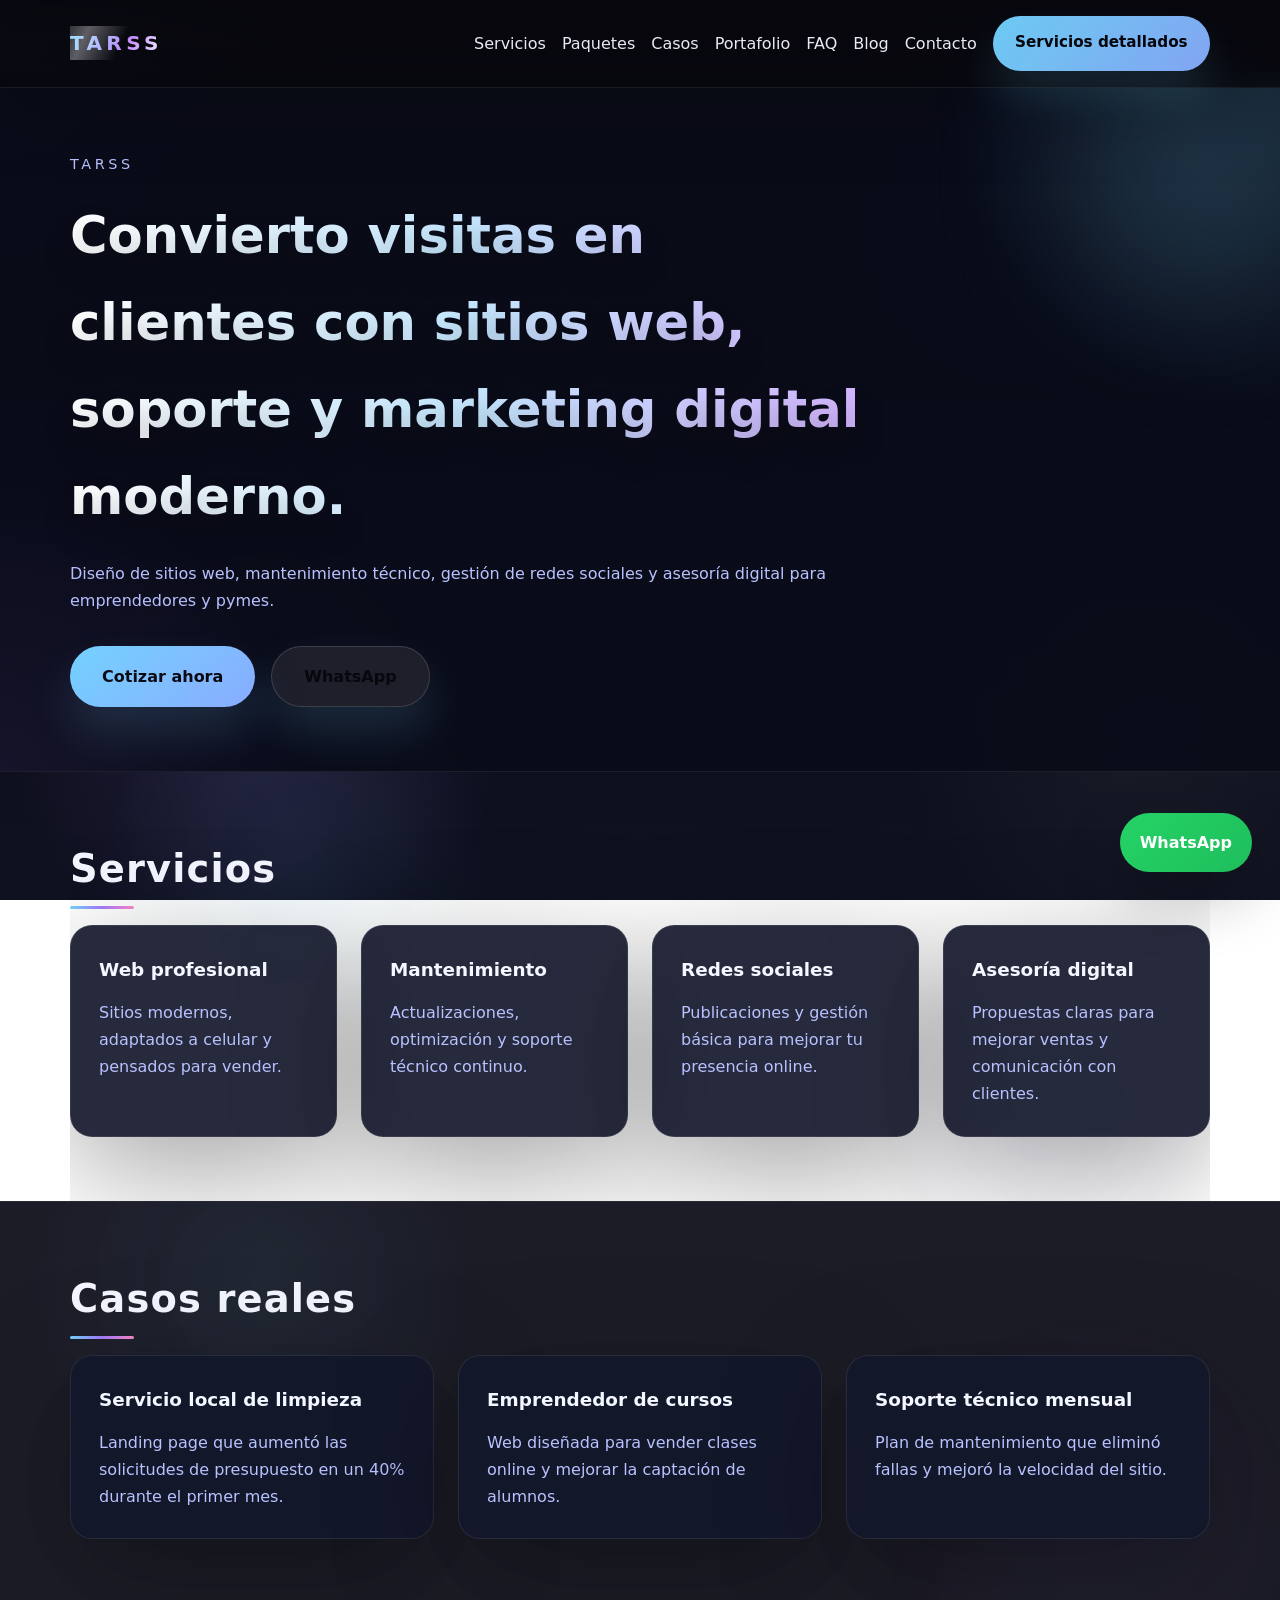
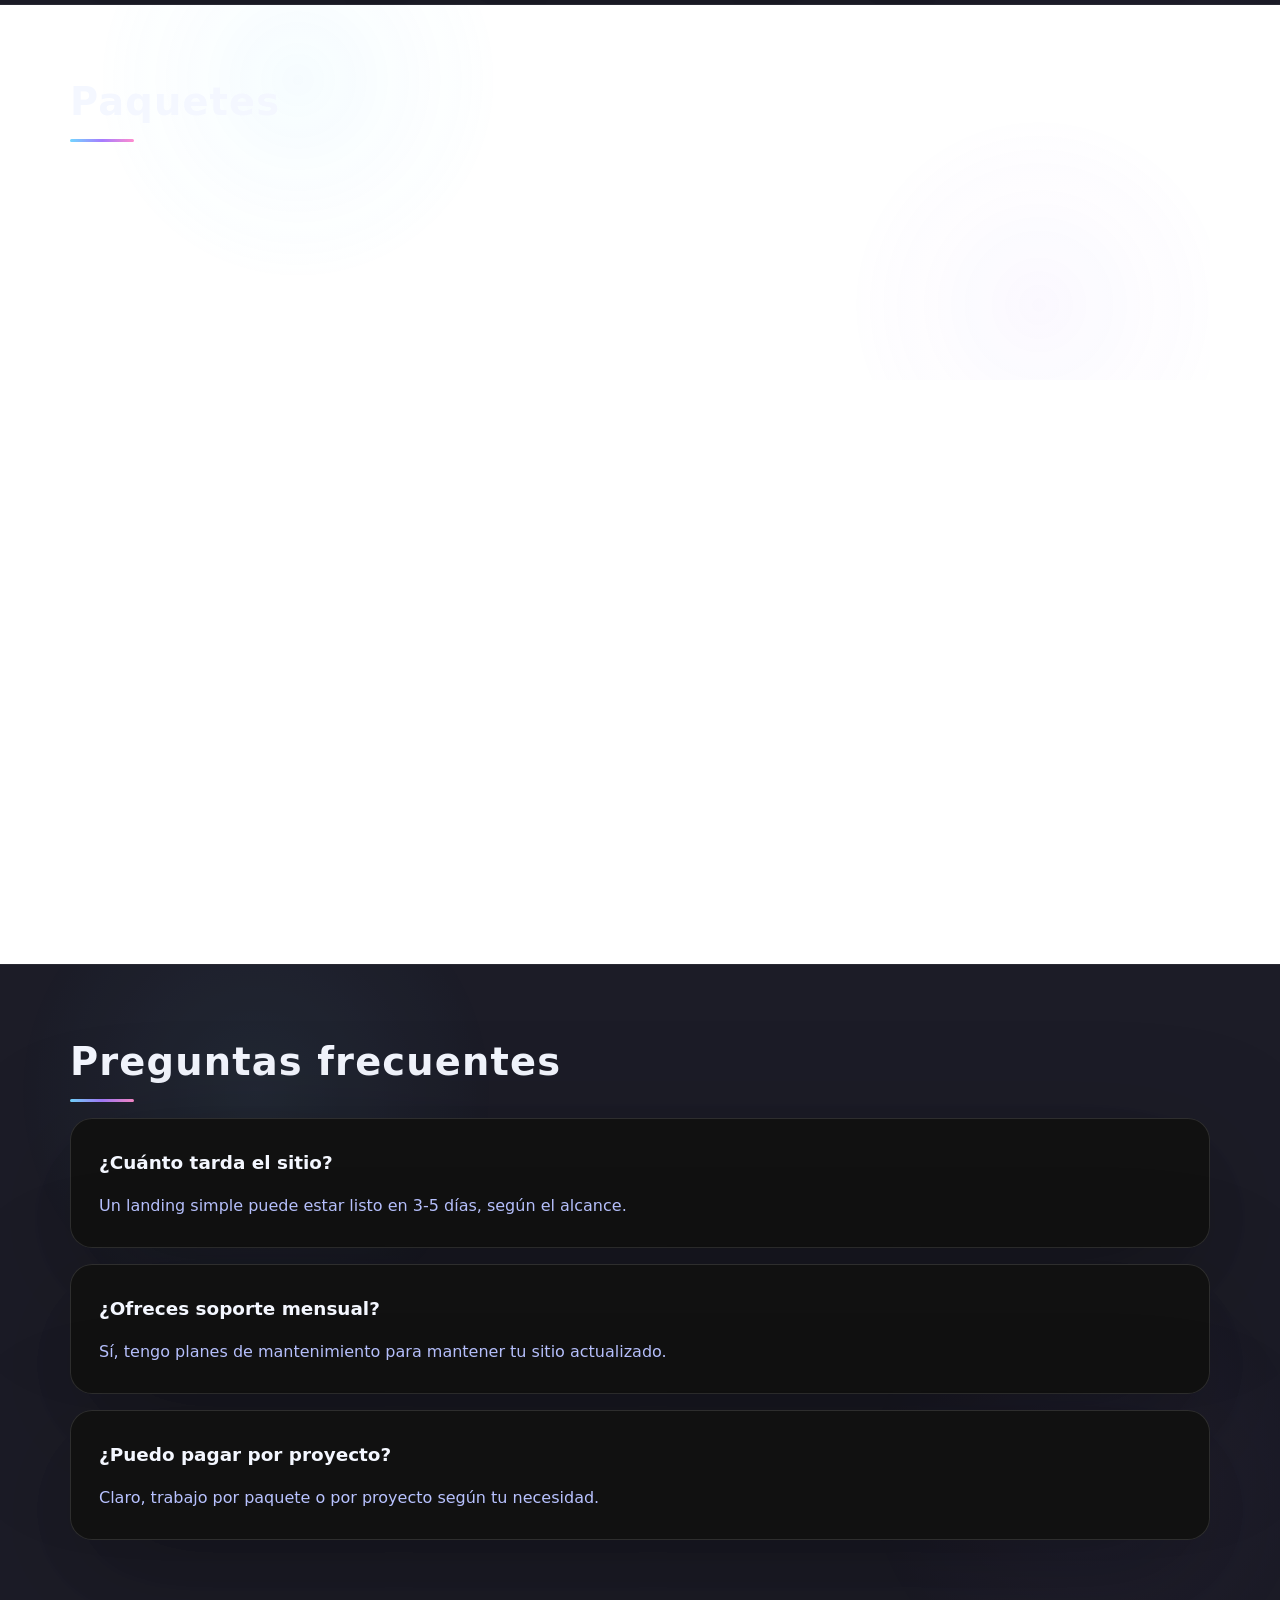
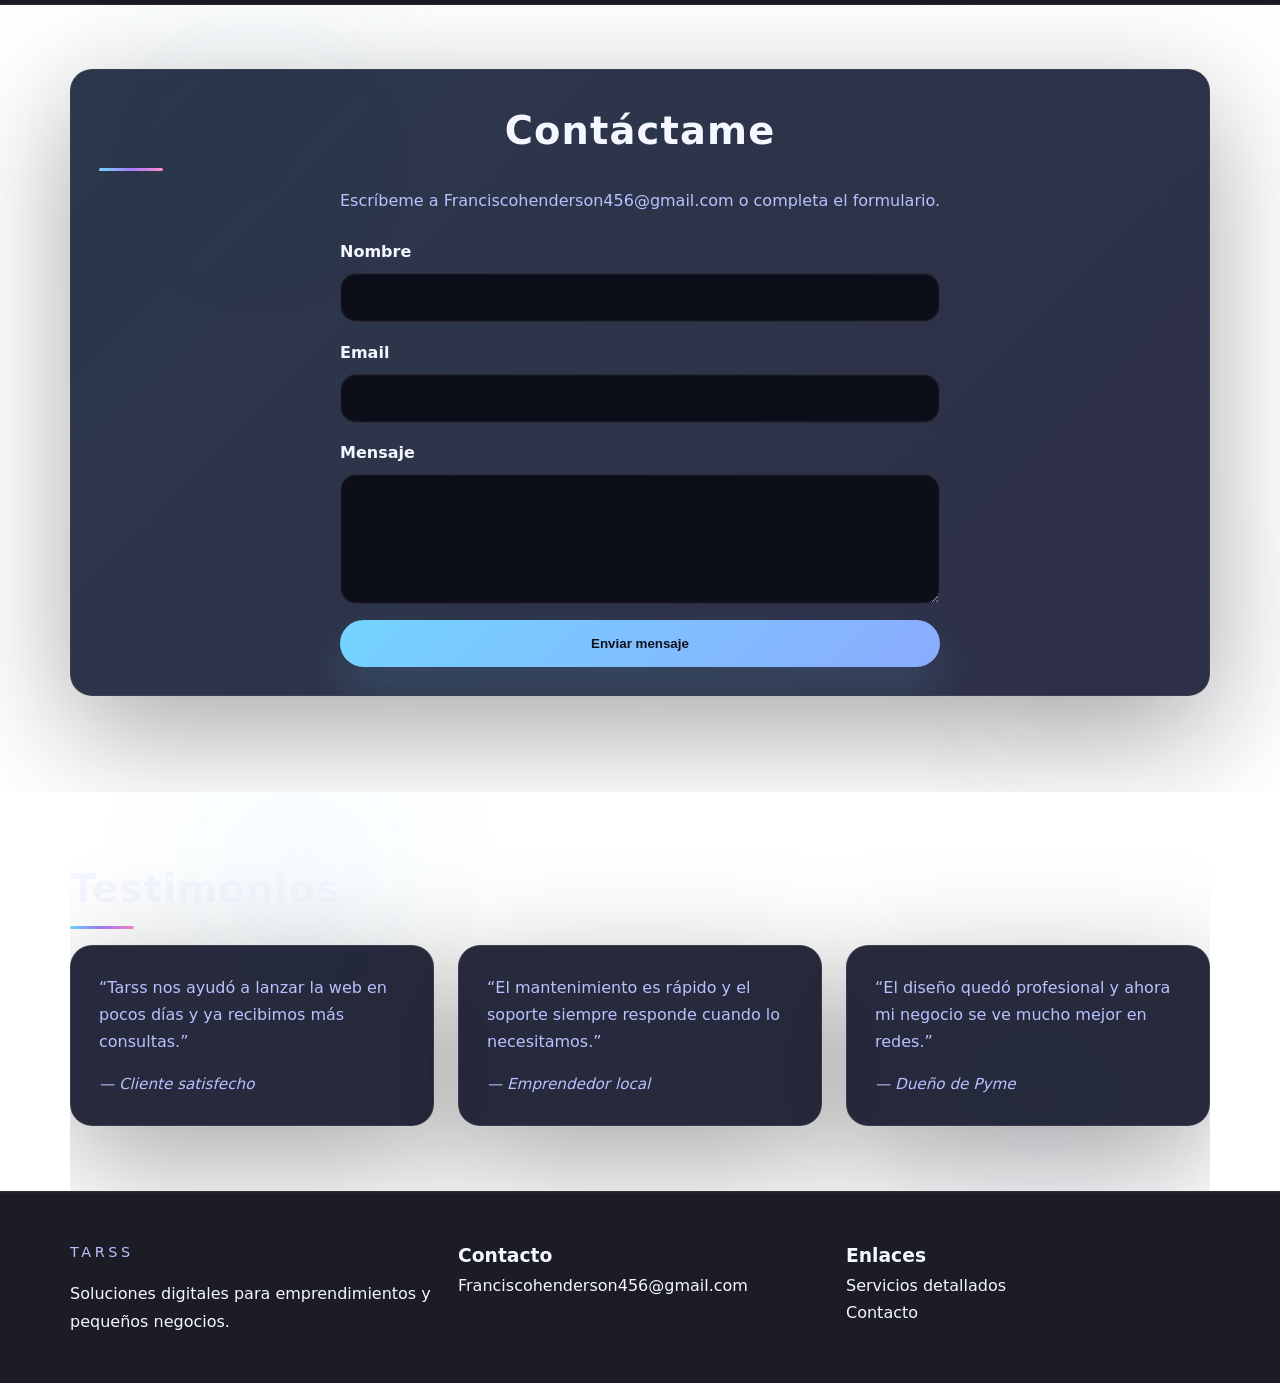
==== commit 399c2ca1: "Agregar página 404, meta OG mejorados, Formspree y mejoras de contenido" ====
--- a/index.html
+++ b/index.html
@@ -9,7 +9,10 @@
   <meta property="og:description" content="Tarss ofrece sitios web, mantenimiento digital, redes sociales y asesoría para pymes y emprendedores." />
   <meta property="og:image" content="favicon.svg" />
   <meta property="og:type" content="website" />
+  <meta property="og:locale" content="es_ES" />
+  <meta property="og:url" content="https://tarss-site.pages.dev/" />
   <meta property="twitter:card" content="summary_large_image" />
+  <meta name="twitter:site" content="@tarss" />
   <title>Tarss | Soluciones Digitales</title>
   <link rel="icon" href="favicon.svg" type="image/svg+xml" />
   <link rel="stylesheet" href="styles.css" />
@@ -35,8 +38,8 @@
   <header id="inicio" class="hero">
     <div class="container">
       <p class="eyebrow">Tarss</p>
-      <h1>Ayudo a negocios a vender y crecer online con sitios web, soporte y marketing digital.</h1>
-      <p class="hero-text">Creación de sitios web, mantenimiento técnico, redes sociales y asesoría digital para emprendedores y pymes.</p>
+      <h1>Convierto visitas en clientes con sitios web, soporte y marketing digital moderno.</h1>
+      <p class="hero-text">Diseño de sitios web, mantenimiento técnico, gestión de redes sociales y asesoría digital para emprendedores y pymes.</p>
       <div class="hero-actions">
         <a class="button" href="mailto:Franciscohenderson456@gmail.com">Cotizar ahora</a>
         <a class="button button-alt" href="https://wa.me/5492617459362" target="_blank" rel="noopener noreferrer">WhatsApp</a>
--- a/styles.css
+++ b/styles.css
@@ -679,6 +679,23 @@
   border: 1px solid var(--border);
 }
 
+.error-section {
+  padding: 6rem 0 5rem;
+}
+
+.error-section .cta-box {
+  text-align: center;
+  max-width: 760px;
+  margin: 0 auto;
+}
+
+.status-message {
+  margin-top: 1rem;
+  color: #d1e8ff;
+  font-size: 0.95rem;
+  opacity: 0.95;
+}
+
 @media (max-width: 860px) {
   .nav-container {
     flex-direction: column;
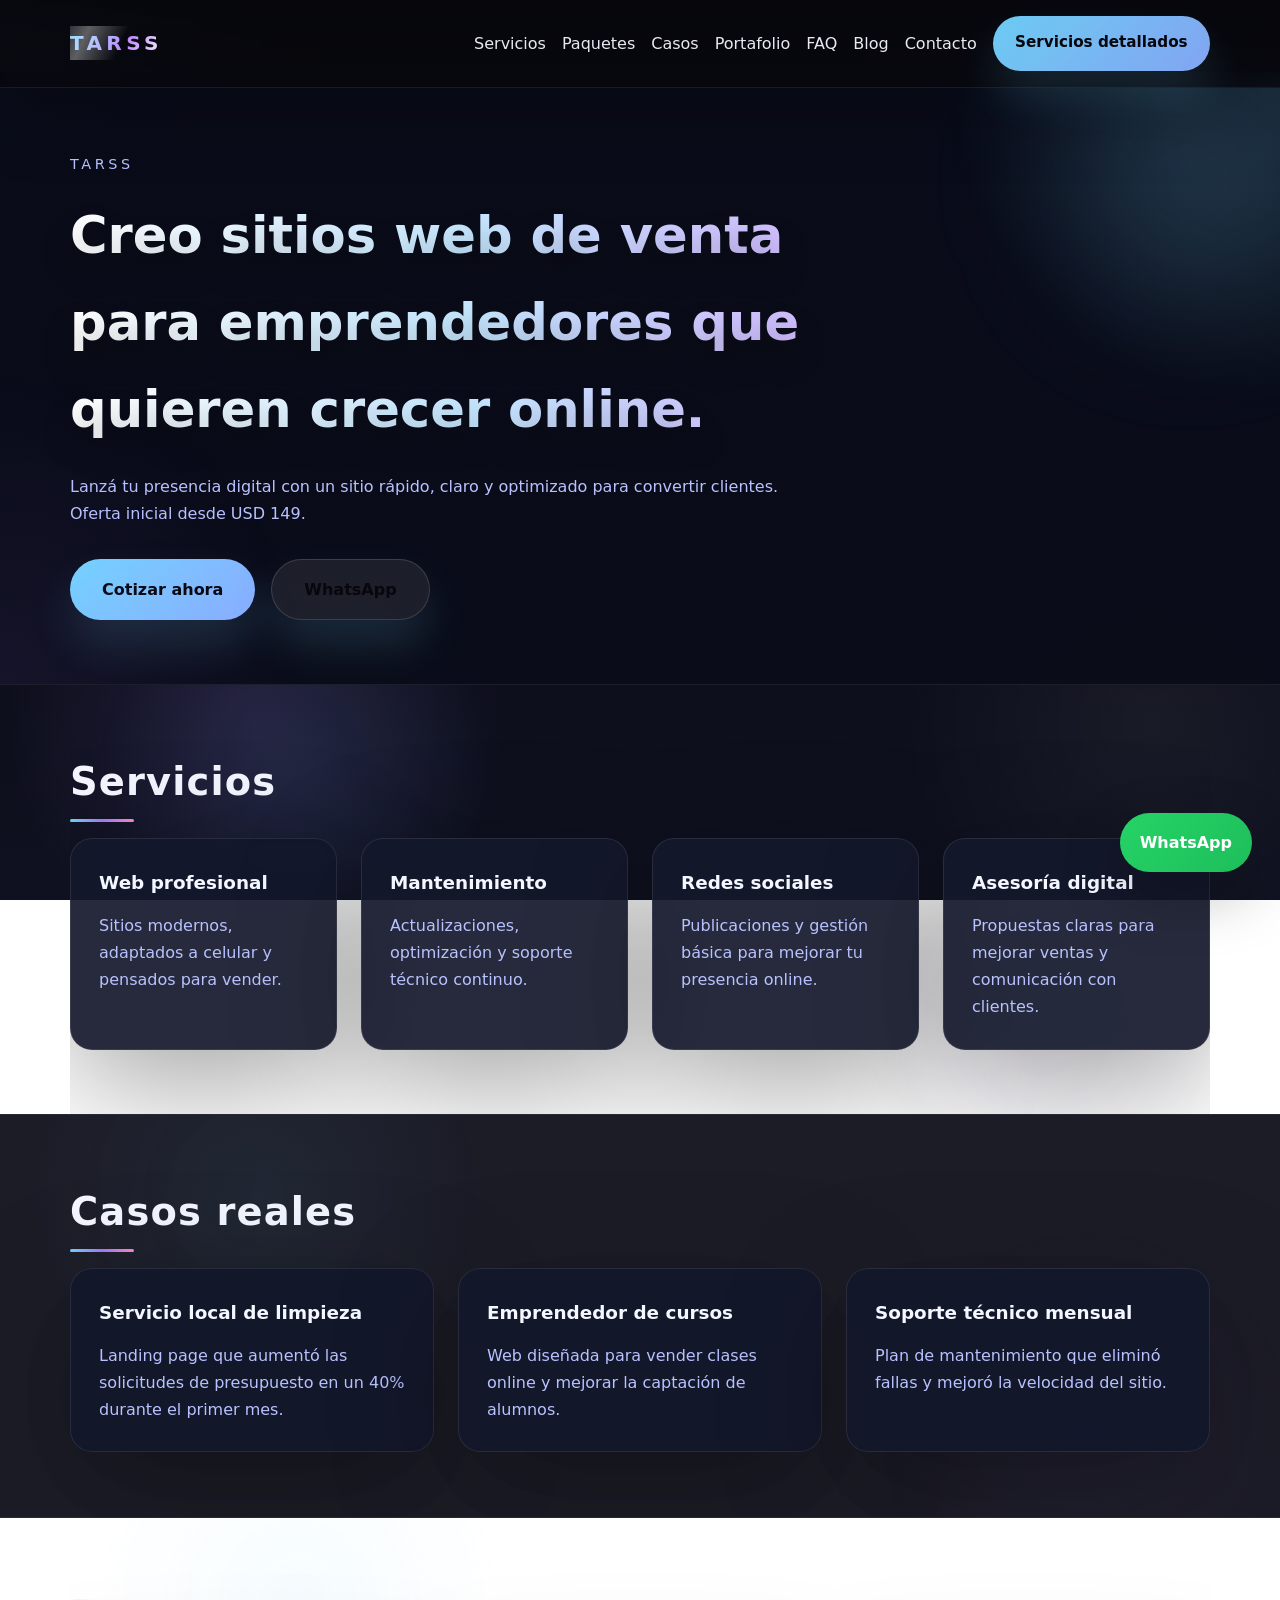
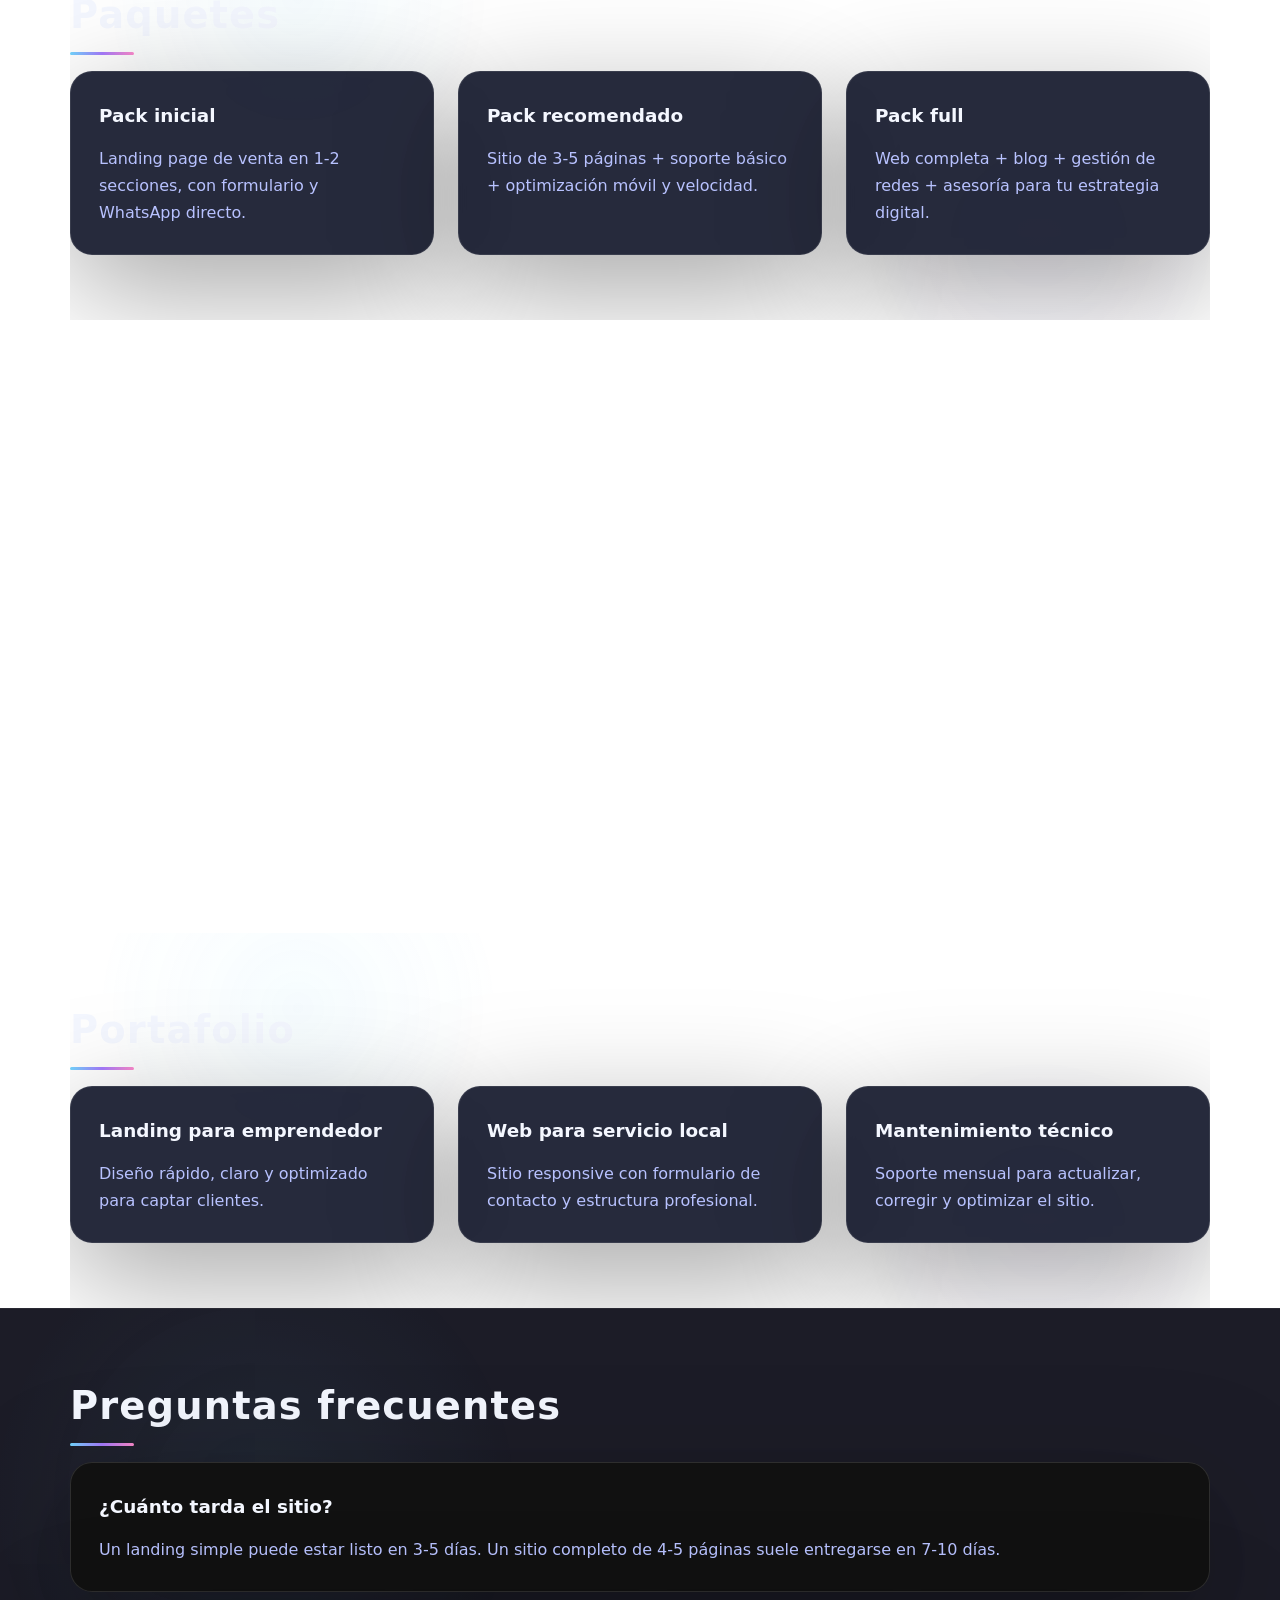
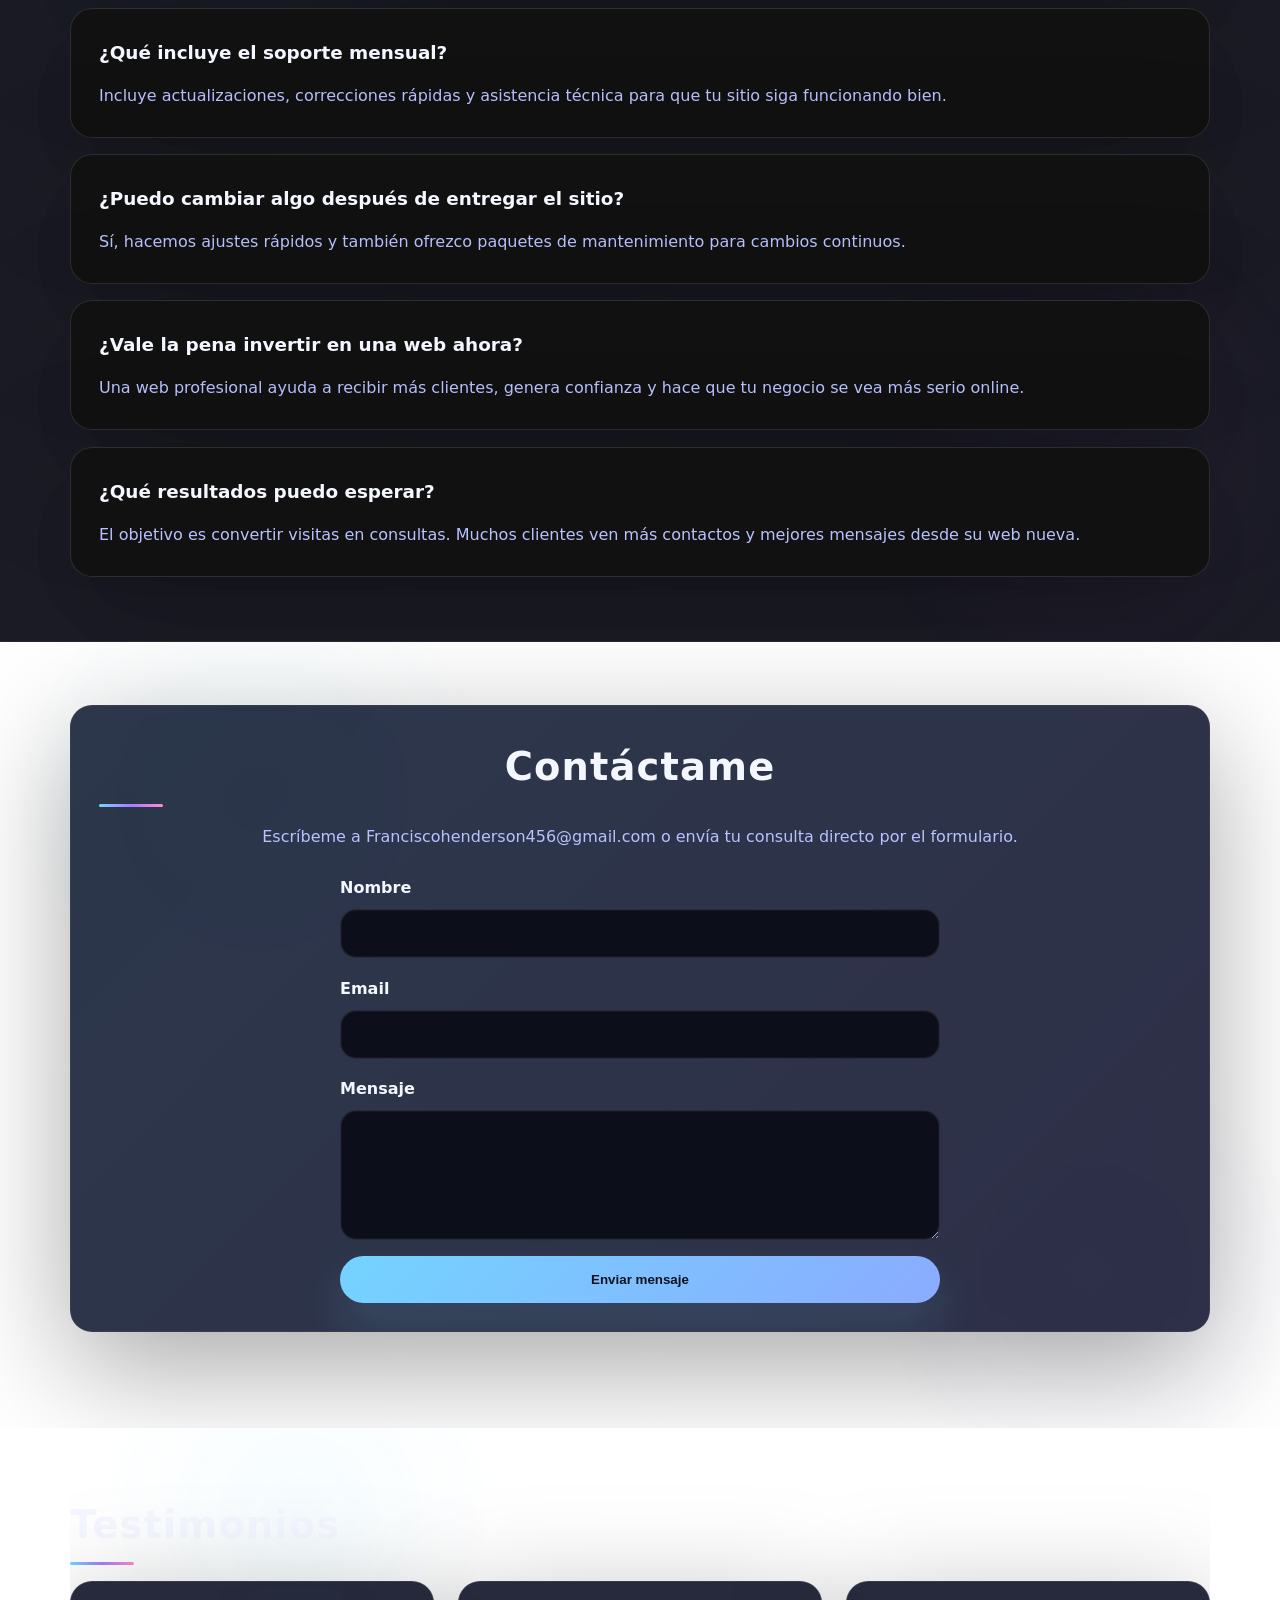
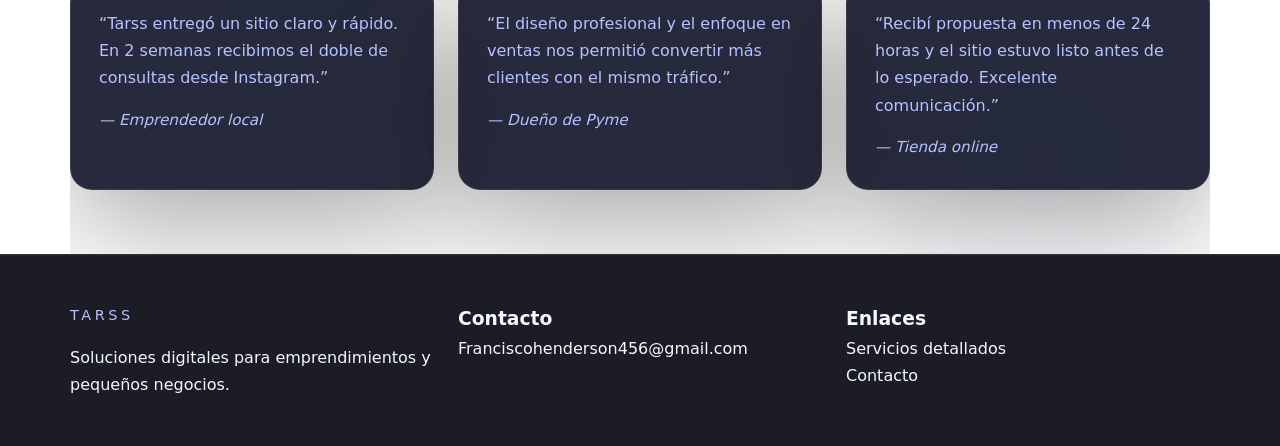
==== commit 6384d00c: "Improve accessibility, SEO metadata consistency, and performance hints across all pages" ====
--- a/index.html
+++ b/index.html
@@ -3,22 +3,47 @@
 <head>
   <meta charset="UTF-8" />
   <meta name="viewport" content="width=device-width, initial-scale=1.0" />
-  <meta name="description" content="Tarss ofrece sitios web, mantenimiento digital, redes sociales y asesoría para pymes y emprendedores." />
+  <meta name="description" content="Tarss crea sitios web, soporte digital y marketing para emprendedores que quieren vender más y crecer rápido." />
+  <meta name="keywords" content="sitios web, mantenimiento web, marketing digital, redes sociales, pymes, emprendedores" />
   <meta name="theme-color" content="#07070d" />
   <meta property="og:title" content="Tarss | Soluciones Digitales" />
-  <meta property="og:description" content="Tarss ofrece sitios web, mantenimiento digital, redes sociales y asesoría para pymes y emprendedores." />
-  <meta property="og:image" content="favicon.svg" />
+  <meta property="og:site_name" content="Tarss" />
+  <link rel="canonical" href="https://tarss-site.pages.dev/" />
+  <meta property="og:description" content="Tarss crea sitios web, soporte digital y marketing para emprendedores que quieren vender más online." />
+  <meta property="twitter:title" content="Tarss | Soluciones Digitales" />
+  <meta name="twitter:description" content="Tarss crea sitios web, soporte digital y marketing para emprendedores que quieren vender más online." />
+  <meta name="twitter:creator" content="@tarss" />
+  <meta property="og:image" content="https://tarss-site.pages.dev/favicon.svg" />
   <meta property="og:type" content="website" />
   <meta property="og:locale" content="es_ES" />
   <meta property="og:url" content="https://tarss-site.pages.dev/" />
   <meta property="twitter:card" content="summary_large_image" />
+  <script type="application/ld+json">
+  {
+    "@context": "https://schema.org",
+    "@type": "LocalBusiness",
+    "name": "Tarss",
+    "description": "Tarss crea sitios web y marketing digital para emprendedores que quieren vender más online.",
+    "url": "https://tarss-site.pages.dev/",
+    "telephone": "+5492617459362",
+    "email": "Franciscohenderson456@gmail.com",
+    "address": {
+      "@type": "PostalAddress",
+      "addressCountry": "AR"
+    },
+    "sameAs": [
+      "https://wa.me/5492617459362"
+    ]
+  }
+  </script>
   <meta name="twitter:site" content="@tarss" />
   <title>Tarss | Soluciones Digitales</title>
   <link rel="icon" href="favicon.svg" type="image/svg+xml" />
   <link rel="stylesheet" href="styles.css" />
 </head>
 <body>
-  <nav class="topbar">
+  <a class="skip-link" href="#main-content">Saltar al contenido</a>
+  <nav class="topbar" role="navigation" aria-label="Menú principal">
     <div class="container nav-container">
       <a class="brand" href="index.html">Tarss</a>
       <button class="nav-toggle" type="button" aria-label="Abrir menú" aria-expanded="false" aria-controls="primary-navigation"><span></span></button>
@@ -38,8 +63,8 @@
   <header id="inicio" class="hero">
     <div class="container">
       <p class="eyebrow">Tarss</p>
-      <h1>Convierto visitas en clientes con sitios web, soporte y marketing digital moderno.</h1>
-      <p class="hero-text">Diseño de sitios web, mantenimiento técnico, gestión de redes sociales y asesoría digital para emprendedores y pymes.</p>
+      <h1>Creo sitios web de venta para emprendedores que quieren crecer online.</h1>
+      <p class="hero-text">Lanzá tu presencia digital con un sitio rápido, claro y optimizado para convertir clientes. Oferta inicial desde USD 149.</p>
       <div class="hero-actions">
         <a class="button" href="mailto:Franciscohenderson456@gmail.com">Cotizar ahora</a>
         <a class="button button-alt" href="https://wa.me/5492617459362" target="_blank" rel="noopener noreferrer">WhatsApp</a>
@@ -47,7 +72,7 @@
     </div>
   </header>
 
-  <main>
+  <main id="main-content" role="main">
     <section id="servicios" class="section container">
       <h2>Servicios</h2>
       <div class="grid">
@@ -95,16 +120,24 @@
       <div class="grid">
         <article class="card">
           <h3>Pack inicial</h3>
-          <p>Landing page simple + contacto directo.</p>
+          <p>Landing page de venta en 1-2 secciones, con formulario y WhatsApp directo.</p>
         </article>
         <article class="card">
           <h3>Pack recomendado</h3>
-          <p>Sitio completo + soporte mensual básico.</p>
+          <p>Sitio de 3-5 páginas + soporte básico + optimización móvil y velocidad.</p>
         </article>
         <article class="card">
           <h3>Pack full</h3>
-          <p>Web + redes + asesoría personalizada.</p>
-        </article>
+          <p>Web completa + blog + gestión de redes + asesoría para tu estrategia digital.</p>
+        </article>
+      </div>
+    </section>
+
+    <section class="section container">
+      <div class="promo-card">
+        <h2>Oferta de lanzamiento</h2>
+        <p>Primera web profesional desde USD 149 para emprendedores que quieren empezar rápido. Incluye diseño, formulario, WhatsApp y soporte inicial.</p>
+        <a class="button button-alt" href="contacto.html">Aprovechar oferta</a>
       </div>
     </section>
 
@@ -139,15 +172,23 @@
         <div class="faq-list">
           <article class="card">
             <h3>¿Cuánto tarda el sitio?</h3>
-            <p>Un landing simple puede estar listo en 3-5 días, según el alcance.</p>
-          </article>
-          <article class="card">
-            <h3>¿Ofreces soporte mensual?</h3>
-            <p>Sí, tengo planes de mantenimiento para mantener tu sitio actualizado.</p>
-          </article>
-          <article class="card">
-            <h3>¿Puedo pagar por proyecto?</h3>
-            <p>Claro, trabajo por paquete o por proyecto según tu necesidad.</p>
+            <p>Un landing simple puede estar listo en 3-5 días. Un sitio completo de 4-5 páginas suele entregarse en 7-10 días.</p>
+          </article>
+          <article class="card">
+            <h3>¿Qué incluye el soporte mensual?</h3>
+            <p>Incluye actualizaciones, correcciones rápidas y asistencia técnica para que tu sitio siga funcionando bien.</p>
+          </article>
+          <article class="card">
+            <h3>¿Puedo cambiar algo después de entregar el sitio?</h3>
+            <p>Sí, hacemos ajustes rápidos y también ofrezco paquetes de mantenimiento para cambios continuos.</p>
+          </article>
+          <article class="card">
+            <h3>¿Vale la pena invertir en una web ahora?</h3>
+            <p>Una web profesional ayuda a recibir más clientes, genera confianza y hace que tu negocio se vea más serio online.</p>
+          </article>
+          <article class="card">
+            <h3>¿Qué resultados puedo esperar?</h3>
+            <p>El objetivo es convertir visitas en consultas. Muchos clientes ven más contactos y mejores mensajes desde su web nueva.</p>
           </article>
         </div>
       </div>
@@ -156,15 +197,18 @@
     <section id="contacto" class="section cta-section">
       <div class="container cta-box">
         <h2>Contáctame</h2>
-        <p>Escríbeme a <a href="mailto:Franciscohenderson456@gmail.com">Franciscohenderson456@gmail.com</a> o completa el formulario.</p>
-        <form action="https://formspree.io/f/your-form-id" method="POST" class="contact-form">
+        <p>Escríbeme a <a href="mailto:Franciscohenderson456@gmail.com">Franciscohenderson456@gmail.com</a> o envía tu consulta directo por el formulario.</p>
+        <form action="https://formspree.io/f/xojgqzdb" method="POST" class="contact-form">
+          <input type="hidden" name="_subject" value="Nuevo mensaje desde Tarss" />
+          <input type="hidden" name="_language" value="es" />
+          <input type="hidden" name="_next" value="https://tarss-site.pages.dev/gracias" />
           <label>
             Nombre
             <input type="text" name="name" required />
           </label>
           <label>
             Email
-            <input type="email" name="email" required />
+            <input type="email" name="_replyto" required />
           </label>
           <label>
             Mensaje
@@ -179,16 +223,16 @@
       <h2>Testimonios</h2>
       <div class="grid">
         <article class="card">
-          <p>“Tarss nos ayudó a lanzar la web en pocos días y ya recibimos más consultas.”</p>
-          <p class="testimonial-author">— Cliente satisfecho</p>
-        </article>
-        <article class="card">
-          <p>“El mantenimiento es rápido y el soporte siempre responde cuando lo necesitamos.”</p>
+          <p>“Tarss entregó un sitio claro y rápido. En 2 semanas recibimos el doble de consultas desde Instagram.”</p>
           <p class="testimonial-author">— Emprendedor local</p>
         </article>
         <article class="card">
-          <p>“El diseño quedó profesional y ahora mi negocio se ve mucho mejor en redes.”</p>
+          <p>“El diseño profesional y el enfoque en ventas nos permitió convertir más clientes con el mismo tráfico.”</p>
           <p class="testimonial-author">— Dueño de Pyme</p>
+        </article>
+        <article class="card">
+          <p>“Recibí propuesta en menos de 24 horas y el sitio estuvo listo antes de lo esperado. Excelente comunicación.”</p>
+          <p class="testimonial-author">— Tienda online</p>
         </article>
       </div>
     </section>
@@ -213,6 +257,6 @@
   </footer>
 
   <a class="floating-contact" href="https://wa.me/5492617459362" target="_blank" rel="noopener noreferrer">WhatsApp</a>
-  <script src="scripts.js"></script>
+  <script src="scripts.js" defer></script>
 </body>
 </html>
--- a/styles.css
+++ b/styles.css
@@ -372,6 +372,26 @@
   opacity: 0.95;
 }
 
+.skip-link {
+  position: absolute;
+  top: -999px;
+  left: 0;
+  background: rgba(20, 24, 44, 0.95);
+  color: #fff;
+  padding: 0.75rem 1rem;
+  z-index: 100;
+  transition: top 0.25s ease;
+}
+
+.skip-link:focus-visible {
+  top: 1rem;
+}
+
+:focus-visible {
+  outline: 3px solid #72d6ff;
+  outline-offset: 4px;
+}
+
 .button-alt {
   background: var(--button-alt);
   border: 1px solid rgba(255, 255, 255, 0.14);
@@ -531,11 +551,32 @@
   z-index: 1;
 }
 
-.card a {
-  display: inline-flex;
-  align-items: center;
-  gap: 0.5rem;
-  color: #72d6ff;
+.promo-card {
+  background: rgba(20, 24, 44, 0.95);
+  border: 1px solid rgba(114, 214, 255, 0.18);
+  border-radius: 28px;
+  padding: 2rem;
+  text-align: center;
+  box-shadow: 0 34px 120px rgba(114, 214, 255, 0.14);
+  max-width: 840px;
+  margin: 0 auto;
+}
+
+.promo-card h2 {
+  margin-bottom: 1rem;
+  font-size: clamp(2rem, 2.5vw, 2.75rem);
+}
+
+.promo-card p {
+  margin: 0 auto 1.5rem;
+  color: var(--text-muted);
+  max-width: 700px;
+}
+
+.promo-card .button {
+  padding: 1rem 2.25rem;
+}
+
   font-weight: 700;
   transition: color 0.2s ease, transform 0.2s ease;
 }
@@ -636,6 +677,14 @@
   background: rgba(16, 19, 40, 0.98);
 }
 
+input:focus-visible,
+textarea:focus-visible,
+button:focus-visible,
+a:focus-visible {
+  outline: 3px solid #72d6ff;
+  outline-offset: 4px;
+}
+
 textarea {
   resize: vertical;
   min-height: 130px;
